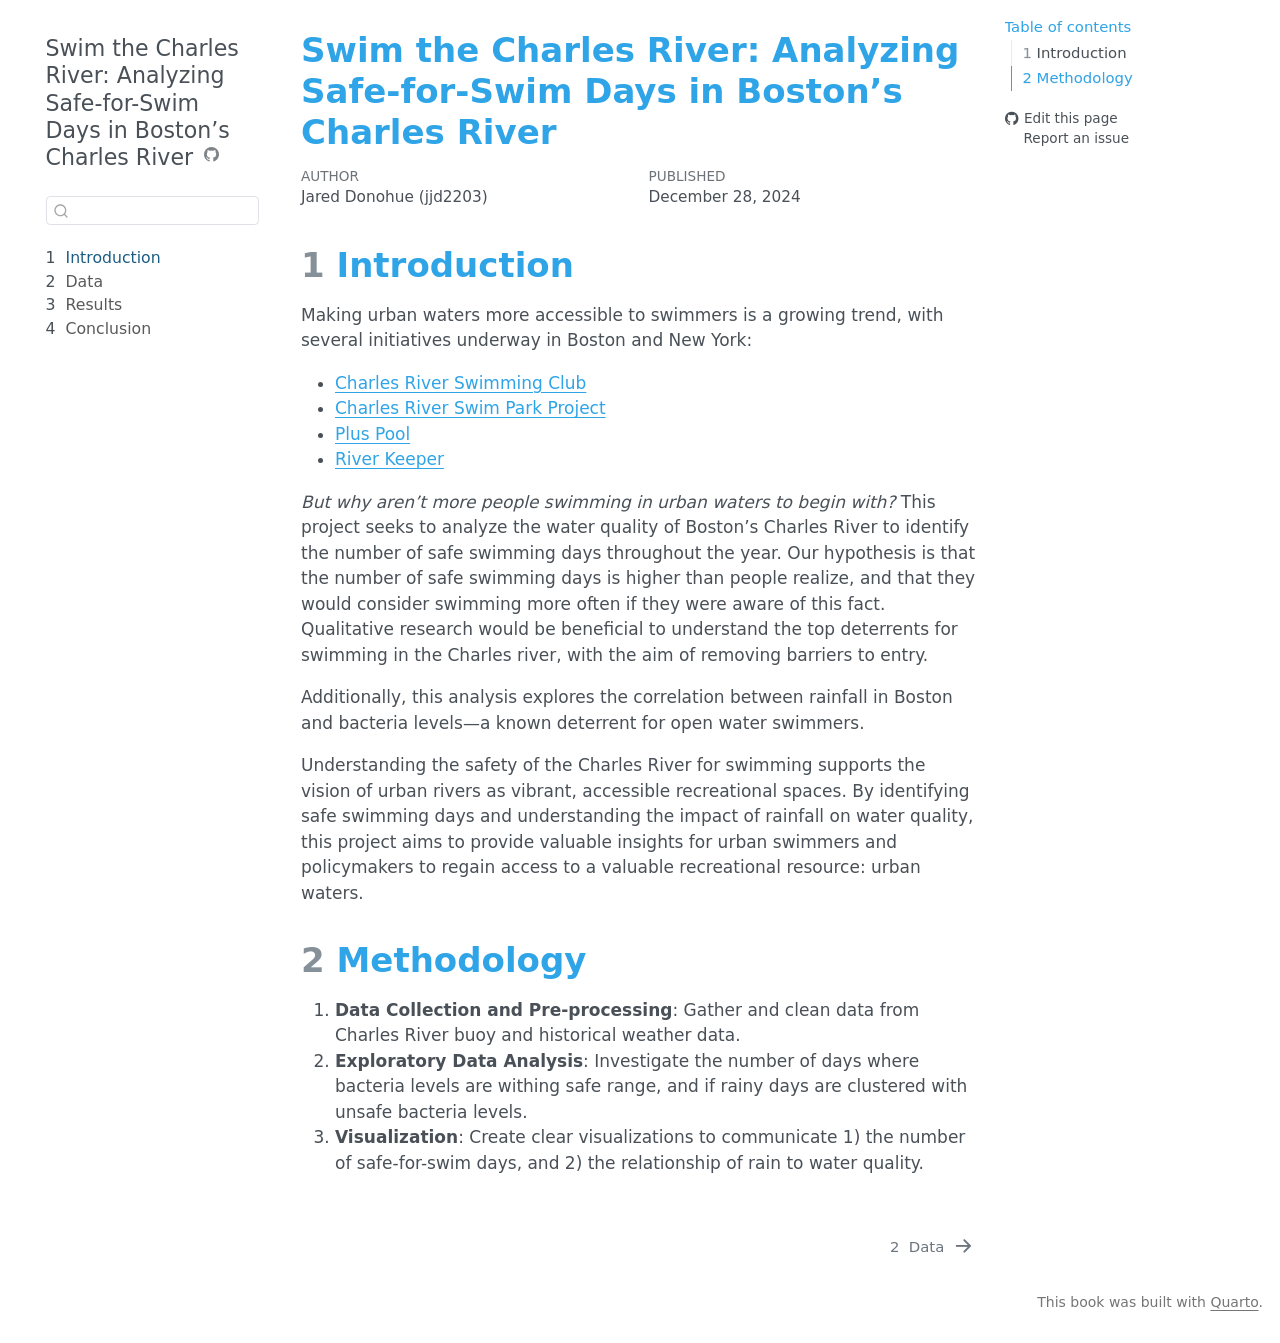
==== docs/index.html @ f3dcf4af "Add exploratory analysis on bacteria, temperature, and precipitation" ====
<!DOCTYPE html>
<html xmlns="http://www.w3.org/1999/xhtml" lang="en" xml:lang="en"><head>

<meta charset="utf-8">
<meta name="generator" content="quarto-1.5.57">

<meta name="viewport" content="width=device-width, initial-scale=1.0, user-scalable=yes">

<meta name="author" content="Jared Donohue (jjd2203)">
<meta name="dcterms.date" content="2024-12-28">

<title>Swim the Charles River: Analyzing Safe-for-Swim Days in Boston’s Charles River</title>
<style>
code{white-space: pre-wrap;}
span.smallcaps{font-variant: small-caps;}
div.columns{display: flex; gap: min(4vw, 1.5em);}
div.column{flex: auto; overflow-x: auto;}
div.hanging-indent{margin-left: 1.5em; text-indent: -1.5em;}
ul.task-list{list-style: none;}
ul.task-list li input[type="checkbox"] {
  width: 0.8em;
  margin: 0 0.8em 0.2em -1em; /* quarto-specific, see https://github.com/quarto-dev/quarto-cli/issues/4556 */ 
  vertical-align: middle;
}
</style>


<script src="site_libs/quarto-nav/quarto-nav.js"></script>
<script src="site_libs/quarto-nav/headroom.min.js"></script>
<script src="site_libs/clipboard/clipboard.min.js"></script>
<script src="site_libs/quarto-search/autocomplete.umd.js"></script>
<script src="site_libs/quarto-search/fuse.min.js"></script>
<script src="site_libs/quarto-search/quarto-search.js"></script>
<meta name="quarto:offset" content="./">
<link href="./data.html" rel="next">
<script src="site_libs/quarto-html/quarto.js"></script>
<script src="site_libs/quarto-html/popper.min.js"></script>
<script src="site_libs/quarto-html/tippy.umd.min.js"></script>
<script src="site_libs/quarto-html/anchor.min.js"></script>
<link href="site_libs/quarto-html/tippy.css" rel="stylesheet">
<link href="site_libs/quarto-html/quarto-syntax-highlighting.css" rel="stylesheet" id="quarto-text-highlighting-styles">
<script src="site_libs/bootstrap/bootstrap.min.js"></script>
<link href="site_libs/bootstrap/bootstrap-icons.css" rel="stylesheet">
<link href="site_libs/bootstrap/bootstrap.min.css" rel="stylesheet" id="quarto-bootstrap" data-mode="light">
<script id="quarto-search-options" type="application/json">{
  "location": "sidebar",
  "copy-button": false,
  "collapse-after": 3,
  "panel-placement": "start",
  "type": "textbox",
  "limit": 50,
  "keyboard-shortcut": [
    "f",
    "/",
    "s"
  ],
  "show-item-context": false,
  "language": {
    "search-no-results-text": "No results",
    "search-matching-documents-text": "matching documents",
    "search-copy-link-title": "Copy link to search",
    "search-hide-matches-text": "Hide additional matches",
    "search-more-match-text": "more match in this document",
    "search-more-matches-text": "more matches in this document",
    "search-clear-button-title": "Clear",
    "search-text-placeholder": "",
    "search-detached-cancel-button-title": "Cancel",
    "search-submit-button-title": "Submit",
    "search-label": "Search"
  }
}</script>


</head>

<body class="nav-sidebar floating">

<div id="quarto-search-results"></div>
  <header id="quarto-header" class="headroom fixed-top">
  <nav class="quarto-secondary-nav">
    <div class="container-fluid d-flex">
      <button type="button" class="quarto-btn-toggle btn" data-bs-toggle="collapse" role="button" data-bs-target=".quarto-sidebar-collapse-item" aria-controls="quarto-sidebar" aria-expanded="false" aria-label="Toggle sidebar navigation" onclick="if (window.quartoToggleHeadroom) { window.quartoToggleHeadroom(); }">
        <i class="bi bi-layout-text-sidebar-reverse"></i>
      </button>
        <nav class="quarto-page-breadcrumbs" aria-label="breadcrumb"><ol class="breadcrumb"><li class="breadcrumb-item"><a href="./index.html"><span class="chapter-number">1</span>&nbsp; <span class="chapter-title">Introduction</span></a></li></ol></nav>
        <a class="flex-grow-1" role="navigation" data-bs-toggle="collapse" data-bs-target=".quarto-sidebar-collapse-item" aria-controls="quarto-sidebar" aria-expanded="false" aria-label="Toggle sidebar navigation" onclick="if (window.quartoToggleHeadroom) { window.quartoToggleHeadroom(); }">      
        </a>
      <button type="button" class="btn quarto-search-button" aria-label="Search" onclick="window.quartoOpenSearch();">
        <i class="bi bi-search"></i>
      </button>
    </div>
  </nav>
</header>
<!-- content -->
<div id="quarto-content" class="quarto-container page-columns page-rows-contents page-layout-article">
<!-- sidebar -->
  <nav id="quarto-sidebar" class="sidebar collapse collapse-horizontal quarto-sidebar-collapse-item sidebar-navigation floating overflow-auto">
    <div class="pt-lg-2 mt-2 text-left sidebar-header">
    <div class="sidebar-title mb-0 py-0">
      <a href="./">Swim the Charles River: Analyzing Safe-for-Swim Days in Boston’s Charles River</a> 
        <div class="sidebar-tools-main">
    <a href="https://github.com/jdonohue44/SwimTheCharlesRiver" title="Source Code" class="quarto-navigation-tool px-1" aria-label="Source Code"><i class="bi bi-github"></i></a>
</div>
    </div>
      </div>
        <div class="mt-2 flex-shrink-0 align-items-center">
        <div class="sidebar-search">
        <div id="quarto-search" class="" title="Search"></div>
        </div>
        </div>
    <div class="sidebar-menu-container"> 
    <ul class="list-unstyled mt-1">
        <li class="sidebar-item">
  <div class="sidebar-item-container"> 
  <a href="./index.html" class="sidebar-item-text sidebar-link active">
 <span class="menu-text"><span class="chapter-number">1</span>&nbsp; <span class="chapter-title">Introduction</span></span></a>
  </div>
</li>
        <li class="sidebar-item">
  <div class="sidebar-item-container"> 
  <a href="./data.html" class="sidebar-item-text sidebar-link">
 <span class="menu-text"><span class="chapter-number">2</span>&nbsp; <span class="chapter-title">Data</span></span></a>
  </div>
</li>
        <li class="sidebar-item">
  <div class="sidebar-item-container"> 
  <a href="./results.html" class="sidebar-item-text sidebar-link">
 <span class="menu-text"><span class="chapter-number">3</span>&nbsp; <span class="chapter-title">Results</span></span></a>
  </div>
</li>
        <li class="sidebar-item">
  <div class="sidebar-item-container"> 
  <a href="./conclusion.html" class="sidebar-item-text sidebar-link">
 <span class="menu-text"><span class="chapter-number">4</span>&nbsp; <span class="chapter-title">Conclusion</span></span></a>
  </div>
</li>
    </ul>
    </div>
</nav>
<div id="quarto-sidebar-glass" class="quarto-sidebar-collapse-item" data-bs-toggle="collapse" data-bs-target=".quarto-sidebar-collapse-item"></div>
<!-- margin-sidebar -->
    <div id="quarto-margin-sidebar" class="sidebar margin-sidebar">
        <nav id="TOC" role="doc-toc" class="toc-active">
    <h2 id="toc-title">Table of contents</h2>
   
  <ul>
  <li><a href="#introduction" id="toc-introduction" class="nav-link active" data-scroll-target="#introduction"><span class="header-section-number">1</span> Introduction</a></li>
  <li><a href="#methodology" id="toc-methodology" class="nav-link" data-scroll-target="#methodology"><span class="header-section-number">2</span> Methodology</a></li>
  </ul>
<div class="toc-actions"><ul><li><a href="https://github.com/jdonohue44/SwimTheCharlesRiver/edit/main/index.qmd" class="toc-action"><i class="bi bi-github"></i>Edit this page</a></li><li><a href="https://github.com/jdonohue44/SwimTheCharlesRiver/issues/new" class="toc-action"><i class="bi empty"></i>Report an issue</a></li></ul></div></nav>
    </div>
<!-- main -->
<main class="content" id="quarto-document-content">

<header id="title-block-header" class="quarto-title-block default">
<div class="quarto-title">
<h1 class="title">Swim the Charles River: Analyzing Safe-for-Swim Days in Boston’s Charles River</h1>
</div>



<div class="quarto-title-meta">

    <div>
    <div class="quarto-title-meta-heading">Author</div>
    <div class="quarto-title-meta-contents">
             <p>Jared Donohue (jjd2203) </p>
          </div>
  </div>
    
    <div>
    <div class="quarto-title-meta-heading">Published</div>
    <div class="quarto-title-meta-contents">
      <p class="date">December 28, 2024</p>
    </div>
  </div>
  
    
  </div>
  


</header>


<section id="introduction" class="level1" data-number="1">
<h1 data-number="1"><span class="header-section-number">1</span> Introduction</h1>
<p>Making urban waters more accessible to swimmers is a growing trend, with several initiatives underway in Boston and New York:</p>
<ul>
<li><a href="https://www.charlesriverswimmingclub.org/">Charles River Swimming Club</a></li>
<li><a href="https://thecharles.org/swim-park-project/">Charles River Swim Park Project</a></li>
<li><a href="https://pluspool.com/pool/design/">Plus Pool</a></li>
<li><a href="https://www.riverkeeper.org/">River Keeper</a></li>
</ul>
<p><em>But why aren’t more people swimming in urban waters to begin with?</em> This project seeks to analyze the water quality of Boston’s Charles River to identify the number of safe swimming days throughout the year. Our hypothesis is that the number of safe swimming days is higher than people realize, and that they would consider swimming more often if they were aware of this fact. Qualitative research would be beneficial to understand the top deterrents for swimming in the Charles river, with the aim of removing barriers to entry.</p>
<p>Additionally, this analysis explores the correlation between rainfall in Boston and bacteria levels—a known deterrent for open water swimmers.</p>
<p>Understanding the safety of the Charles River for swimming supports the vision of urban rivers as vibrant, accessible recreational spaces. By identifying safe swimming days and understanding the impact of rainfall on water quality, this project aims to provide valuable insights for urban swimmers and policymakers to regain access to a valuable recreational resource: urban waters.</p>
</section>
<section id="methodology" class="level1" data-number="2">
<h1 data-number="2"><span class="header-section-number">2</span> Methodology</h1>
<ol type="1">
<li><strong>Data Collection and Pre-processing</strong>: Gather and clean data from Charles River buoy and historical weather data.</li>
<li><strong>Exploratory Data Analysis</strong>: Investigate the number of days where bacteria levels are withing safe range, and if rainy days are clustered with unsafe bacteria levels.</li>
<li><strong>Visualization</strong>: Create clear visualizations to communicate 1) the number of safe-for-swim days, and 2) the relationship of rain to water quality.</li>
</ol>


</section>

</main> <!-- /main -->
<script id="quarto-html-after-body" type="application/javascript">
window.document.addEventListener("DOMContentLoaded", function (event) {
  const toggleBodyColorMode = (bsSheetEl) => {
    const mode = bsSheetEl.getAttribute("data-mode");
    const bodyEl = window.document.querySelector("body");
    if (mode === "dark") {
      bodyEl.classList.add("quarto-dark");
      bodyEl.classList.remove("quarto-light");
    } else {
      bodyEl.classList.add("quarto-light");
      bodyEl.classList.remove("quarto-dark");
    }
  }
  const toggleBodyColorPrimary = () => {
    const bsSheetEl = window.document.querySelector("link#quarto-bootstrap");
    if (bsSheetEl) {
      toggleBodyColorMode(bsSheetEl);
    }
  }
  toggleBodyColorPrimary();  
  const icon = "";
  const anchorJS = new window.AnchorJS();
  anchorJS.options = {
    placement: 'right',
    icon: icon
  };
  anchorJS.add('.anchored');
  const isCodeAnnotation = (el) => {
    for (const clz of el.classList) {
      if (clz.startsWith('code-annotation-')) {                     
        return true;
      }
    }
    return false;
  }
  const onCopySuccess = function(e) {
    // button target
    const button = e.trigger;
    // don't keep focus
    button.blur();
    // flash "checked"
    button.classList.add('code-copy-button-checked');
    var currentTitle = button.getAttribute("title");
    button.setAttribute("title", "Copied!");
    let tooltip;
    if (window.bootstrap) {
      button.setAttribute("data-bs-toggle", "tooltip");
      button.setAttribute("data-bs-placement", "left");
      button.setAttribute("data-bs-title", "Copied!");
      tooltip = new bootstrap.Tooltip(button, 
        { trigger: "manual", 
          customClass: "code-copy-button-tooltip",
          offset: [0, -8]});
      tooltip.show();    
    }
    setTimeout(function() {
      if (tooltip) {
        tooltip.hide();
        button.removeAttribute("data-bs-title");
        button.removeAttribute("data-bs-toggle");
        button.removeAttribute("data-bs-placement");
      }
      button.setAttribute("title", currentTitle);
      button.classList.remove('code-copy-button-checked');
    }, 1000);
    // clear code selection
    e.clearSelection();
  }
  const getTextToCopy = function(trigger) {
      const codeEl = trigger.previousElementSibling.cloneNode(true);
      for (const childEl of codeEl.children) {
        if (isCodeAnnotation(childEl)) {
          childEl.remove();
        }
      }
      return codeEl.innerText;
  }
  const clipboard = new window.ClipboardJS('.code-copy-button:not([data-in-quarto-modal])', {
    text: getTextToCopy
  });
  clipboard.on('success', onCopySuccess);
  if (window.document.getElementById('quarto-embedded-source-code-modal')) {
    // For code content inside modals, clipBoardJS needs to be initialized with a container option
    // TODO: Check when it could be a function (https://github.com/zenorocha/clipboard.js/issues/860)
    const clipboardModal = new window.ClipboardJS('.code-copy-button[data-in-quarto-modal]', {
      text: getTextToCopy,
      container: window.document.getElementById('quarto-embedded-source-code-modal')
    });
    clipboardModal.on('success', onCopySuccess);
  }
    var localhostRegex = new RegExp(/^(?:http|https):\/\/localhost\:?[0-9]*\//);
    var mailtoRegex = new RegExp(/^mailto:/);
      var filterRegex = new RegExp('/' + window.location.host + '/');
    var isInternal = (href) => {
        return filterRegex.test(href) || localhostRegex.test(href) || mailtoRegex.test(href);
    }
    // Inspect non-navigation links and adorn them if external
 	var links = window.document.querySelectorAll('a[href]:not(.nav-link):not(.navbar-brand):not(.toc-action):not(.sidebar-link):not(.sidebar-item-toggle):not(.pagination-link):not(.no-external):not([aria-hidden]):not(.dropdown-item):not(.quarto-navigation-tool):not(.about-link)');
    for (var i=0; i<links.length; i++) {
      const link = links[i];
      if (!isInternal(link.href)) {
        // undo the damage that might have been done by quarto-nav.js in the case of
        // links that we want to consider external
        if (link.dataset.originalHref !== undefined) {
          link.href = link.dataset.originalHref;
        }
      }
    }
  function tippyHover(el, contentFn, onTriggerFn, onUntriggerFn) {
    const config = {
      allowHTML: true,
      maxWidth: 500,
      delay: 100,
      arrow: false,
      appendTo: function(el) {
          return el.parentElement;
      },
      interactive: true,
      interactiveBorder: 10,
      theme: 'quarto',
      placement: 'bottom-start',
    };
    if (contentFn) {
      config.content = contentFn;
    }
    if (onTriggerFn) {
      config.onTrigger = onTriggerFn;
    }
    if (onUntriggerFn) {
      config.onUntrigger = onUntriggerFn;
    }
    window.tippy(el, config); 
  }
  const noterefs = window.document.querySelectorAll('a[role="doc-noteref"]');
  for (var i=0; i<noterefs.length; i++) {
    const ref = noterefs[i];
    tippyHover(ref, function() {
      // use id or data attribute instead here
      let href = ref.getAttribute('data-footnote-href') || ref.getAttribute('href');
      try { href = new URL(href).hash; } catch {}
      const id = href.replace(/^#\/?/, "");
      const note = window.document.getElementById(id);
      if (note) {
        return note.innerHTML;
      } else {
        return "";
      }
    });
  }
  const xrefs = window.document.querySelectorAll('a.quarto-xref');
  const processXRef = (id, note) => {
    // Strip column container classes
    const stripColumnClz = (el) => {
      el.classList.remove("page-full", "page-columns");
      if (el.children) {
        for (const child of el.children) {
          stripColumnClz(child);
        }
      }
    }
    stripColumnClz(note)
    if (id === null || id.startsWith('sec-')) {
      // Special case sections, only their first couple elements
      const container = document.createElement("div");
      if (note.children && note.children.length > 2) {
        container.appendChild(note.children[0].cloneNode(true));
        for (let i = 1; i < note.children.length; i++) {
          const child = note.children[i];
          if (child.tagName === "P" && child.innerText === "") {
            continue;
          } else {
            container.appendChild(child.cloneNode(true));
            break;
          }
        }
        if (window.Quarto?.typesetMath) {
          window.Quarto.typesetMath(container);
        }
        return container.innerHTML
      } else {
        if (window.Quarto?.typesetMath) {
          window.Quarto.typesetMath(note);
        }
        return note.innerHTML;
      }
    } else {
      // Remove any anchor links if they are present
      const anchorLink = note.querySelector('a.anchorjs-link');
      if (anchorLink) {
        anchorLink.remove();
      }
      if (window.Quarto?.typesetMath) {
        window.Quarto.typesetMath(note);
      }
      // TODO in 1.5, we should make sure this works without a callout special case
      if (note.classList.contains("callout")) {
        return note.outerHTML;
      } else {
        return note.innerHTML;
      }
    }
  }
  for (var i=0; i<xrefs.length; i++) {
    const xref = xrefs[i];
    tippyHover(xref, undefined, function(instance) {
      instance.disable();
      let url = xref.getAttribute('href');
      let hash = undefined; 
      if (url.startsWith('#')) {
        hash = url;
      } else {
        try { hash = new URL(url).hash; } catch {}
      }
      if (hash) {
        const id = hash.replace(/^#\/?/, "");
        const note = window.document.getElementById(id);
        if (note !== null) {
          try {
            const html = processXRef(id, note.cloneNode(true));
            instance.setContent(html);
          } finally {
            instance.enable();
            instance.show();
          }
        } else {
          // See if we can fetch this
          fetch(url.split('#')[0])
          .then(res => res.text())
          .then(html => {
            const parser = new DOMParser();
            const htmlDoc = parser.parseFromString(html, "text/html");
            const note = htmlDoc.getElementById(id);
            if (note !== null) {
              const html = processXRef(id, note);
              instance.setContent(html);
            } 
          }).finally(() => {
            instance.enable();
            instance.show();
          });
        }
      } else {
        // See if we can fetch a full url (with no hash to target)
        // This is a special case and we should probably do some content thinning / targeting
        fetch(url)
        .then(res => res.text())
        .then(html => {
          const parser = new DOMParser();
          const htmlDoc = parser.parseFromString(html, "text/html");
          const note = htmlDoc.querySelector('main.content');
          if (note !== null) {
            // This should only happen for chapter cross references
            // (since there is no id in the URL)
            // remove the first header
            if (note.children.length > 0 && note.children[0].tagName === "HEADER") {
              note.children[0].remove();
            }
            const html = processXRef(null, note);
            instance.setContent(html);
          } 
        }).finally(() => {
          instance.enable();
          instance.show();
        });
      }
    }, function(instance) {
    });
  }
      let selectedAnnoteEl;
      const selectorForAnnotation = ( cell, annotation) => {
        let cellAttr = 'data-code-cell="' + cell + '"';
        let lineAttr = 'data-code-annotation="' +  annotation + '"';
        const selector = 'span[' + cellAttr + '][' + lineAttr + ']';
        return selector;
      }
      const selectCodeLines = (annoteEl) => {
        const doc = window.document;
        const targetCell = annoteEl.getAttribute("data-target-cell");
        const targetAnnotation = annoteEl.getAttribute("data-target-annotation");
        const annoteSpan = window.document.querySelector(selectorForAnnotation(targetCell, targetAnnotation));
        const lines = annoteSpan.getAttribute("data-code-lines").split(",");
        const lineIds = lines.map((line) => {
          return targetCell + "-" + line;
        })
        let top = null;
        let height = null;
        let parent = null;
        if (lineIds.length > 0) {
            //compute the position of the single el (top and bottom and make a div)
            const el = window.document.getElementById(lineIds[0]);
            top = el.offsetTop;
            height = el.offsetHeight;
            parent = el.parentElement.parentElement;
          if (lineIds.length > 1) {
            const lastEl = window.document.getElementById(lineIds[lineIds.length - 1]);
            const bottom = lastEl.offsetTop + lastEl.offsetHeight;
            height = bottom - top;
          }
          if (top !== null && height !== null && parent !== null) {
            // cook up a div (if necessary) and position it 
            let div = window.document.getElementById("code-annotation-line-highlight");
            if (div === null) {
              div = window.document.createElement("div");
              div.setAttribute("id", "code-annotation-line-highlight");
              div.style.position = 'absolute';
              parent.appendChild(div);
            }
            div.style.top = top - 2 + "px";
            div.style.height = height + 4 + "px";
            div.style.left = 0;
            let gutterDiv = window.document.getElementById("code-annotation-line-highlight-gutter");
            if (gutterDiv === null) {
              gutterDiv = window.document.createElement("div");
              gutterDiv.setAttribute("id", "code-annotation-line-highlight-gutter");
              gutterDiv.style.position = 'absolute';
              const codeCell = window.document.getElementById(targetCell);
              const gutter = codeCell.querySelector('.code-annotation-gutter');
              gutter.appendChild(gutterDiv);
            }
            gutterDiv.style.top = top - 2 + "px";
            gutterDiv.style.height = height + 4 + "px";
          }
          selectedAnnoteEl = annoteEl;
        }
      };
      const unselectCodeLines = () => {
        const elementsIds = ["code-annotation-line-highlight", "code-annotation-line-highlight-gutter"];
        elementsIds.forEach((elId) => {
          const div = window.document.getElementById(elId);
          if (div) {
            div.remove();
          }
        });
        selectedAnnoteEl = undefined;
      };
        // Handle positioning of the toggle
    window.addEventListener(
      "resize",
      throttle(() => {
        elRect = undefined;
        if (selectedAnnoteEl) {
          selectCodeLines(selectedAnnoteEl);
        }
      }, 10)
    );
    function throttle(fn, ms) {
    let throttle = false;
    let timer;
      return (...args) => {
        if(!throttle) { // first call gets through
            fn.apply(this, args);
            throttle = true;
        } else { // all the others get throttled
            if(timer) clearTimeout(timer); // cancel #2
            timer = setTimeout(() => {
              fn.apply(this, args);
              timer = throttle = false;
            }, ms);
        }
      };
    }
      // Attach click handler to the DT
      const annoteDls = window.document.querySelectorAll('dt[data-target-cell]');
      for (const annoteDlNode of annoteDls) {
        annoteDlNode.addEventListener('click', (event) => {
          const clickedEl = event.target;
          if (clickedEl !== selectedAnnoteEl) {
            unselectCodeLines();
            const activeEl = window.document.querySelector('dt[data-target-cell].code-annotation-active');
            if (activeEl) {
              activeEl.classList.remove('code-annotation-active');
            }
            selectCodeLines(clickedEl);
            clickedEl.classList.add('code-annotation-active');
          } else {
            // Unselect the line
            unselectCodeLines();
            clickedEl.classList.remove('code-annotation-active');
          }
        });
      }
  const findCites = (el) => {
    const parentEl = el.parentElement;
    if (parentEl) {
      const cites = parentEl.dataset.cites;
      if (cites) {
        return {
          el,
          cites: cites.split(' ')
        };
      } else {
        return findCites(el.parentElement)
      }
    } else {
      return undefined;
    }
  };
  var bibliorefs = window.document.querySelectorAll('a[role="doc-biblioref"]');
  for (var i=0; i<bibliorefs.length; i++) {
    const ref = bibliorefs[i];
    const citeInfo = findCites(ref);
    if (citeInfo) {
      tippyHover(citeInfo.el, function() {
        var popup = window.document.createElement('div');
        citeInfo.cites.forEach(function(cite) {
          var citeDiv = window.document.createElement('div');
          citeDiv.classList.add('hanging-indent');
          citeDiv.classList.add('csl-entry');
          var biblioDiv = window.document.getElementById('ref-' + cite);
          if (biblioDiv) {
            citeDiv.innerHTML = biblioDiv.innerHTML;
          }
          popup.appendChild(citeDiv);
        });
        return popup.innerHTML;
      });
    }
  }
});
</script>
<nav class="page-navigation">
  <div class="nav-page nav-page-previous">
  </div>
  <div class="nav-page nav-page-next">
      <a href="./data.html" class="pagination-link" aria-label="Data">
        <span class="nav-page-text"><span class="chapter-number">2</span>&nbsp; <span class="chapter-title">Data</span></span> <i class="bi bi-arrow-right-short"></i>
      </a>
  </div>
</nav>
</div> <!-- /content -->
<footer class="footer">
  <div class="nav-footer">
    <div class="nav-footer-left">
      &nbsp;
    </div>   
    <div class="nav-footer-center">
      &nbsp;
    <div class="toc-actions d-sm-block d-md-none"><ul><li><a href="https://github.com/jdonohue44/SwimTheCharlesRiver/edit/main/index.qmd" class="toc-action"><i class="bi bi-github"></i>Edit this page</a></li><li><a href="https://github.com/jdonohue44/SwimTheCharlesRiver/issues/new" class="toc-action"><i class="bi empty"></i>Report an issue</a></li></ul></div></div>
    <div class="nav-footer-right">
<p>This book was built with <a href="https://quarto.org/">Quarto</a>.</p>
</div>
  </div>
</footer>




</body></html>
---- docs/site_libs/quarto-html/tippy.css ----
.tippy-box[data-animation=fade][data-state=hidden]{opacity:0}[data-tippy-root]{max-width:calc(100vw - 10px)}.tippy-box{position:relative;background-color:#333;color:#fff;border-radius:4px;font-size:14px;line-height:1.4;white-space:normal;outline:0;transition-property:transform,visibility,opacity}.tippy-box[data-placement^=top]>.tippy-arrow{bottom:0}.tippy-box[data-placement^=top]>.tippy-arrow:before{bottom:-7px;left:0;border-width:8px 8px 0;border-top-color:initial;transform-origin:center top}.tippy-box[data-placement^=bottom]>.tippy-arrow{top:0}.tippy-box[data-placement^=bottom]>.tippy-arrow:before{top:-7px;left:0;border-width:0 8px 8px;border-bottom-color:initial;transform-origin:center bottom}.tippy-box[data-placement^=left]>.tippy-arrow{right:0}.tippy-box[data-placement^=left]>.tippy-arrow:before{border-width:8px 0 8px 8px;border-left-color:initial;right:-7px;transform-origin:center left}.tippy-box[data-placement^=right]>.tippy-arrow{left:0}.tippy-box[data-placement^=right]>.tippy-arrow:before{left:-7px;border-width:8px 8px 8px 0;border-right-color:initial;transform-origin:center right}.tippy-box[data-inertia][data-state=visible]{transition-timing-function:cubic-bezier(.54,1.5,.38,1.11)}.tippy-arrow{width:16px;height:16px;color:#333}.tippy-arrow:before{content:"";position:absolute;border-color:transparent;border-style:solid}.tippy-content{position:relative;padding:5px 9px;z-index:1}
---- docs/site_libs/quarto-html/quarto-syntax-highlighting.css ----
/* quarto syntax highlight colors */
:root {
  --quarto-hl-ot-color: #003B4F;
  --quarto-hl-at-color: #657422;
  --quarto-hl-ss-color: #20794D;
  --quarto-hl-an-color: #5E5E5E;
  --quarto-hl-fu-color: #4758AB;
  --quarto-hl-st-color: #20794D;
  --quarto-hl-cf-color: #003B4F;
  --quarto-hl-op-color: #5E5E5E;
  --quarto-hl-er-color: #AD0000;
  --quarto-hl-bn-color: #AD0000;
  --quarto-hl-al-color: #AD0000;
  --quarto-hl-va-color: #111111;
  --quarto-hl-bu-color: inherit;
  --quarto-hl-ex-color: inherit;
  --quarto-hl-pp-color: #AD0000;
  --quarto-hl-in-color: #5E5E5E;
  --quarto-hl-vs-color: #20794D;
  --quarto-hl-wa-color: #5E5E5E;
  --quarto-hl-do-color: #5E5E5E;
  --quarto-hl-im-color: #00769E;
  --quarto-hl-ch-color: #20794D;
  --quarto-hl-dt-color: #AD0000;
  --quarto-hl-fl-color: #AD0000;
  --quarto-hl-co-color: #5E5E5E;
  --quarto-hl-cv-color: #5E5E5E;
  --quarto-hl-cn-color: #8f5902;
  --quarto-hl-sc-color: #5E5E5E;
  --quarto-hl-dv-color: #AD0000;
  --quarto-hl-kw-color: #003B4F;
}

/* other quarto variables */
:root {
  --quarto-font-monospace: SFMono-Regular, Menlo, Monaco, Consolas, "Liberation Mono", "Courier New", monospace;
}

pre > code.sourceCode > span {
  color: #003B4F;
}

code span {
  color: #003B4F;
}

code.sourceCode > span {
  color: #003B4F;
}

div.sourceCode,
div.sourceCode pre.sourceCode {
  color: #003B4F;
}

code span.ot {
  color: #003B4F;
  font-style: inherit;
}

code span.at {
  color: #657422;
  font-style: inherit;
}

code span.ss {
  color: #20794D;
  font-style: inherit;
}

code span.an {
  color: #5E5E5E;
  font-style: inherit;
}

code span.fu {
  color: #4758AB;
  font-style: inherit;
}

code span.st {
  color: #20794D;
  font-style: inherit;
}

code span.cf {
  color: #003B4F;
  font-weight: bold;
  font-style: inherit;
}

code span.op {
  color: #5E5E5E;
  font-style: inherit;
}

code span.er {
  color: #AD0000;
  font-style: inherit;
}

code span.bn {
  color: #AD0000;
  font-style: inherit;
}

code span.al {
  color: #AD0000;
  font-style: inherit;
}

code span.va {
  color: #111111;
  font-style: inherit;
}

code span.bu {
  font-style: inherit;
}

code span.ex {
  font-style: inherit;
}

code span.pp {
  color: #AD0000;
  font-style: inherit;
}

code span.in {
  color: #5E5E5E;
  font-style: inherit;
}

code span.vs {
  color: #20794D;
  font-style: inherit;
}

code span.wa {
  color: #5E5E5E;
  font-style: italic;
}

code span.do {
  color: #5E5E5E;
  font-style: italic;
}

code span.im {
  color: #00769E;
  font-style: inherit;
}

code span.ch {
  color: #20794D;
  font-style: inherit;
}

code span.dt {
  color: #AD0000;
  font-style: inherit;
}

code span.fl {
  color: #AD0000;
  font-style: inherit;
}

code span.co {
  color: #5E5E5E;
  font-style: inherit;
}

code span.cv {
  color: #5E5E5E;
  font-style: italic;
}

code span.cn {
  color: #8f5902;
  font-style: inherit;
}

code span.sc {
  color: #5E5E5E;
  font-style: inherit;
}

code span.dv {
  color: #AD0000;
  font-style: inherit;
}

code span.kw {
  color: #003B4F;
  font-weight: bold;
  font-style: inherit;
}

.prevent-inlining {
  content: "</";
}

/*# sourceMappingURL=debc5d5d77c3f9108843748ff7464032.css.map */
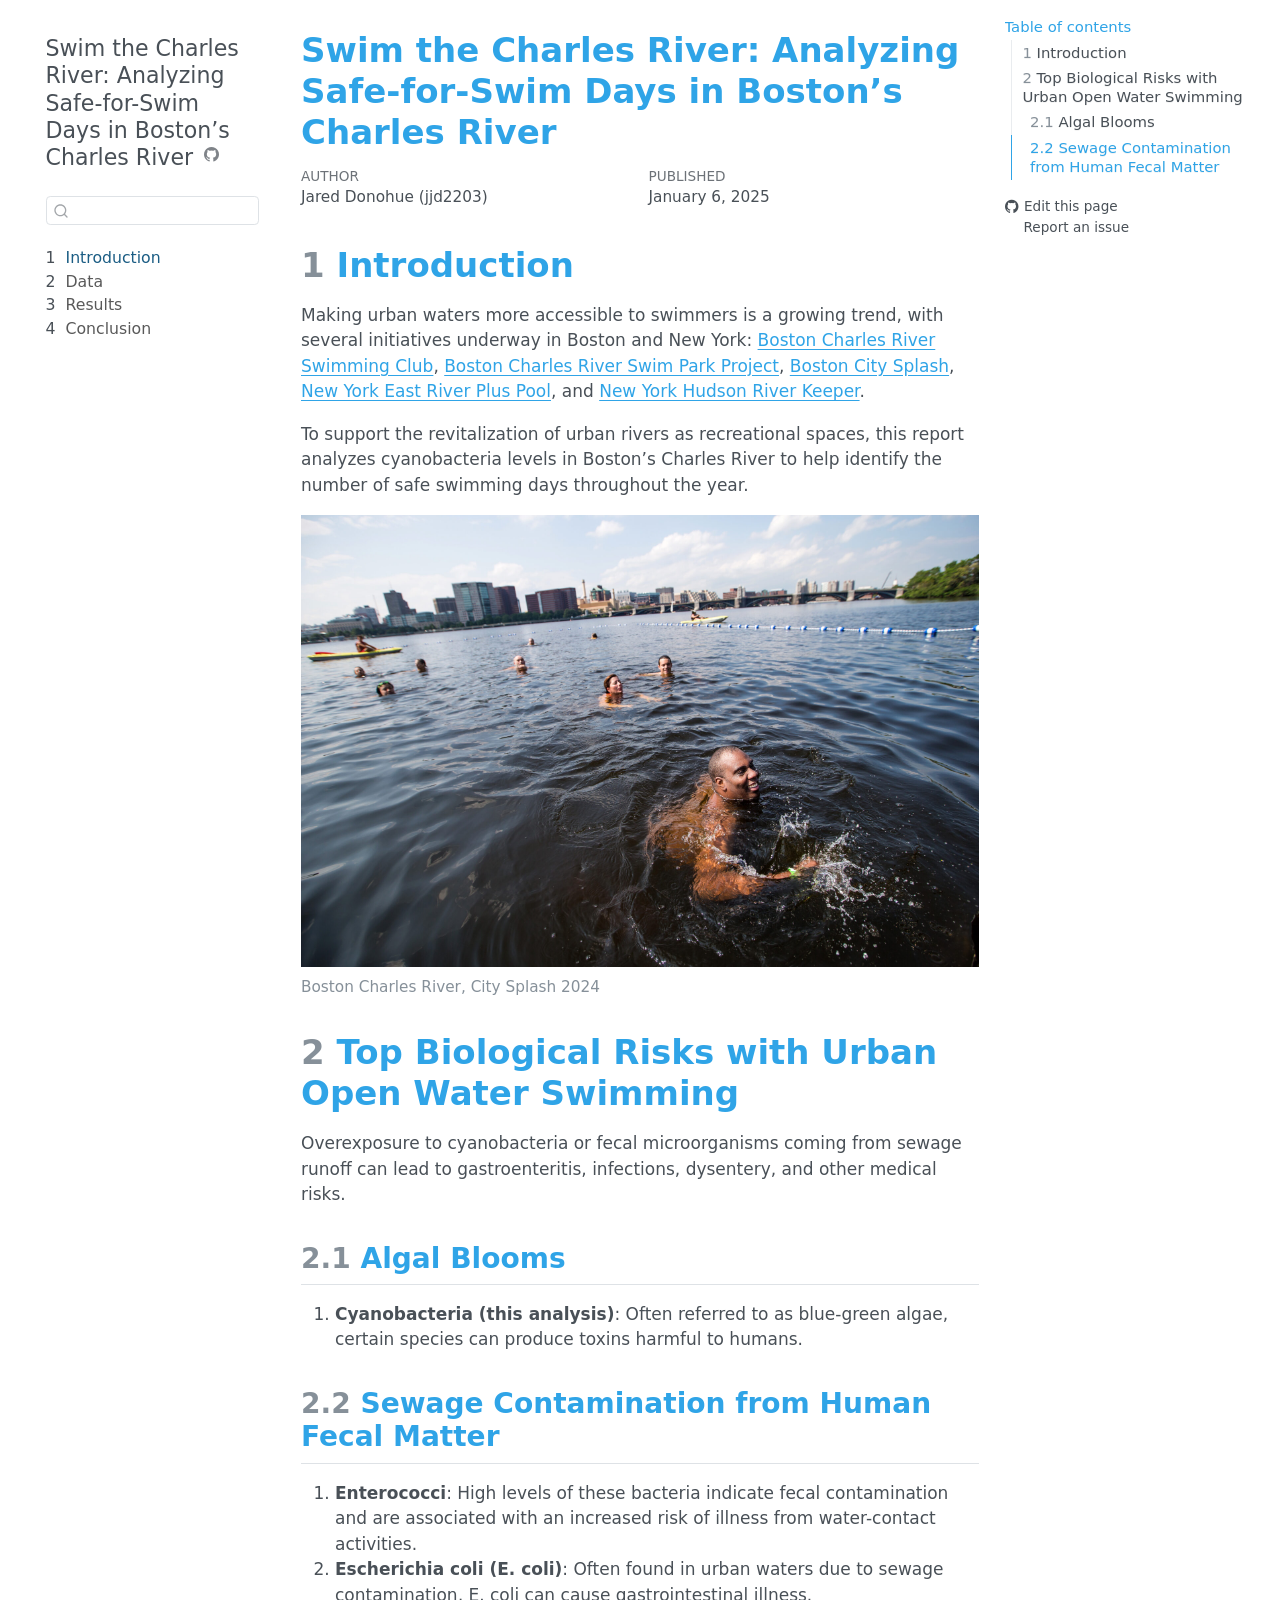
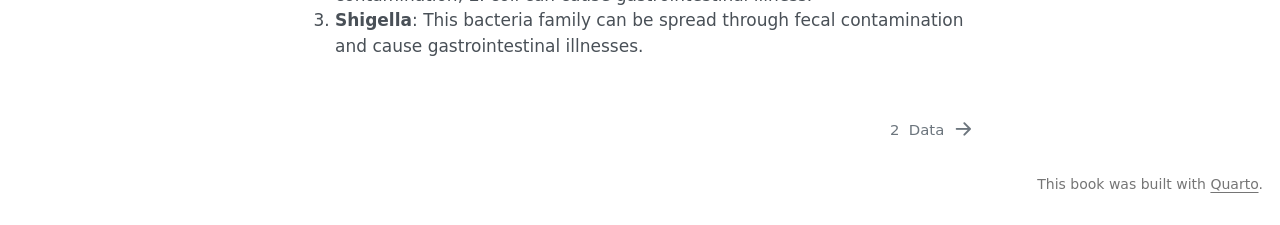
==== commit c6c8414a: "Add images and more background on biological risks" ====
--- a/docs/index.html
+++ b/docs/index.html
@@ -7,7 +7,7 @@
 <meta name="viewport" content="width=device-width, initial-scale=1.0, user-scalable=yes">
 
 <meta name="author" content="Jared Donohue (jjd2203)">
-<meta name="dcterms.date" content="2024-12-28">
+<meta name="dcterms.date" content="2025-01-06">
 
 <title>Swim the Charles River: Analyzing Safe-for-Swim Days in Boston’s Charles River</title>
 <style>
@@ -145,7 +145,11 @@
    
   <ul>
   <li><a href="#introduction" id="toc-introduction" class="nav-link active" data-scroll-target="#introduction"><span class="header-section-number">1</span> Introduction</a></li>
-  <li><a href="#methodology" id="toc-methodology" class="nav-link" data-scroll-target="#methodology"><span class="header-section-number">2</span> Methodology</a></li>
+  <li><a href="#top-biological-risks-with-urban-open-water-swimming" id="toc-top-biological-risks-with-urban-open-water-swimming" class="nav-link" data-scroll-target="#top-biological-risks-with-urban-open-water-swimming"><span class="header-section-number">2</span> Top Biological Risks with Urban Open Water Swimming</a>
+  <ul class="collapse">
+  <li><a href="#algal-blooms" id="toc-algal-blooms" class="nav-link" data-scroll-target="#algal-blooms"><span class="header-section-number">2.1</span> Algal Blooms</a></li>
+  <li><a href="#sewage-contamination-from-human-fecal-matter" id="toc-sewage-contamination-from-human-fecal-matter" class="nav-link" data-scroll-target="#sewage-contamination-from-human-fecal-matter"><span class="header-section-number">2.2</span> Sewage Contamination from Human Fecal Matter</a></li>
+  </ul></li>
   </ul>
 <div class="toc-actions"><ul><li><a href="https://github.com/jdonohue44/SwimTheCharlesRiver/edit/main/index.qmd" class="toc-action"><i class="bi bi-github"></i>Edit this page</a></li><li><a href="https://github.com/jdonohue44/SwimTheCharlesRiver/issues/new" class="toc-action"><i class="bi empty"></i>Report an issue</a></li></ul></div></nav>
     </div>
@@ -171,7 +175,7 @@
     <div>
     <div class="quarto-title-meta-heading">Published</div>
     <div class="quarto-title-meta-contents">
-      <p class="date">December 28, 2024</p>
+      <p class="date">January 6, 2025</p>
     </div>
   </div>
   
@@ -185,26 +189,34 @@
 
 <section id="introduction" class="level1" data-number="1">
 <h1 data-number="1"><span class="header-section-number">1</span> Introduction</h1>
-<p>Making urban waters more accessible to swimmers is a growing trend, with several initiatives underway in Boston and New York:</p>
-<ul>
-<li><a href="https://www.charlesriverswimmingclub.org/">Charles River Swimming Club</a></li>
-<li><a href="https://thecharles.org/swim-park-project/">Charles River Swim Park Project</a></li>
-<li><a href="https://pluspool.com/pool/design/">Plus Pool</a></li>
-<li><a href="https://www.riverkeeper.org/">River Keeper</a></li>
-</ul>
-<p><em>But why aren’t more people swimming in urban waters to begin with?</em> This project seeks to analyze the water quality of Boston’s Charles River to identify the number of safe swimming days throughout the year. Our hypothesis is that the number of safe swimming days is higher than people realize, and that they would consider swimming more often if they were aware of this fact. Qualitative research would be beneficial to understand the top deterrents for swimming in the Charles river, with the aim of removing barriers to entry.</p>
-<p>Additionally, this analysis explores the correlation between rainfall in Boston and bacteria levels—a known deterrent for open water swimmers.</p>
-<p>Understanding the safety of the Charles River for swimming supports the vision of urban rivers as vibrant, accessible recreational spaces. By identifying safe swimming days and understanding the impact of rainfall on water quality, this project aims to provide valuable insights for urban swimmers and policymakers to regain access to a valuable recreational resource: urban waters.</p>
+<p>Making urban waters more accessible to swimmers is a growing trend, with several initiatives underway in Boston and New York: <a href="https://www.charlesriverswimmingclub.org/">Boston Charles River Swimming Club</a>, <a href="https://thecharles.org/swim-park-project/">Boston Charles River Swim Park Project</a>, <a href="https://thecharles.org/city-splash/">Boston City Splash</a>, <a href="https://pluspool.com/pool/design/">New York East River Plus Pool</a>, and <a href="https://www.riverkeeper.org/">New York Hudson River Keeper</a>.</p>
+<p>To support the revitalization of urban rivers as recreational spaces, this report analyzes cyanobacteria levels in Boston’s Charles River to help identify the number of safe swimming days throughout the year.</p>
+<div class="quarto-figure quarto-figure-center">
+<figure class="figure">
+<p><img src="./img/citysplash2024.jpg" class="img-fluid figure-img" style="width:100.0%"></p>
+<figcaption>Boston Charles River, City Splash 2024</figcaption>
+</figure>
+</div>
 </section>
-<section id="methodology" class="level1" data-number="2">
-<h1 data-number="2"><span class="header-section-number">2</span> Methodology</h1>
+<section id="top-biological-risks-with-urban-open-water-swimming" class="level1" data-number="2">
+<h1 data-number="2"><span class="header-section-number">2</span> Top Biological Risks with Urban Open Water Swimming</h1>
+<p>Overexposure to cyanobacteria or fecal microorganisms coming from sewage runoff can lead to gastroenteritis, infections, dysentery, and other medical risks.</p>
+<section id="algal-blooms" class="level2" data-number="2.1">
+<h2 data-number="2.1" class="anchored" data-anchor-id="algal-blooms"><span class="header-section-number">2.1</span> Algal Blooms</h2>
 <ol type="1">
-<li><strong>Data Collection and Pre-processing</strong>: Gather and clean data from Charles River buoy and historical weather data.</li>
-<li><strong>Exploratory Data Analysis</strong>: Investigate the number of days where bacteria levels are withing safe range, and if rainy days are clustered with unsafe bacteria levels.</li>
-<li><strong>Visualization</strong>: Create clear visualizations to communicate 1) the number of safe-for-swim days, and 2) the relationship of rain to water quality.</li>
+<li><strong>Cyanobacteria (this analysis)</strong>: Often referred to as blue-green algae, certain species can produce toxins harmful to humans.</li>
 </ol>
-
-
+</section>
+<section id="sewage-contamination-from-human-fecal-matter" class="level2" data-number="2.2">
+<h2 data-number="2.2" class="anchored" data-anchor-id="sewage-contamination-from-human-fecal-matter"><span class="header-section-number">2.2</span> Sewage Contamination from Human Fecal Matter</h2>
+<ol type="1">
+<li><strong>Enterococci</strong>: High levels of these bacteria indicate fecal contamination and are associated with an increased risk of illness from water-contact activities.</li>
+<li><strong>Escherichia coli (E. coli)</strong>: Often found in urban waters due to sewage contamination, E. coli can cause gastrointestinal illness.</li>
+<li><strong>Shigella</strong>: This bacteria family can be spread through fecal contamination and cause gastrointestinal illnesses.</li>
+</ol>
+
+
+</section>
 </section>
 
 </main> <!-- /main -->
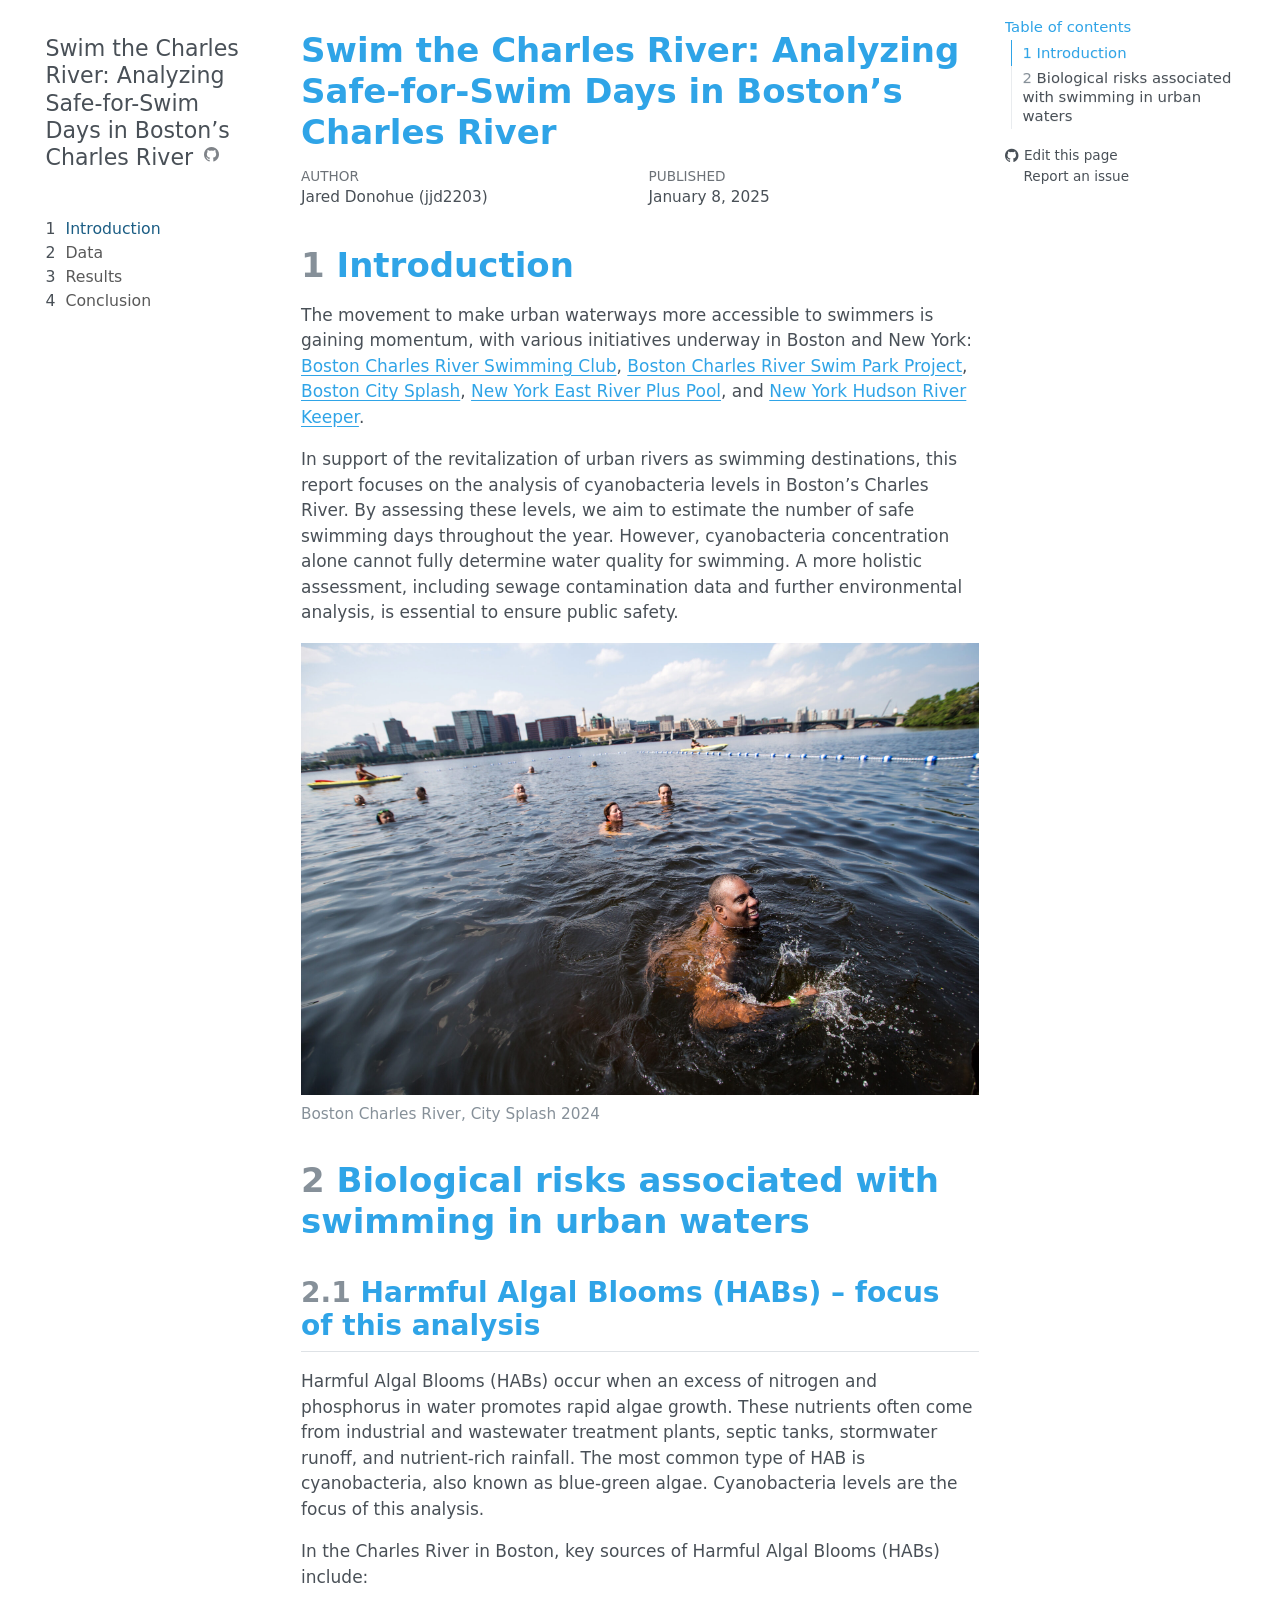
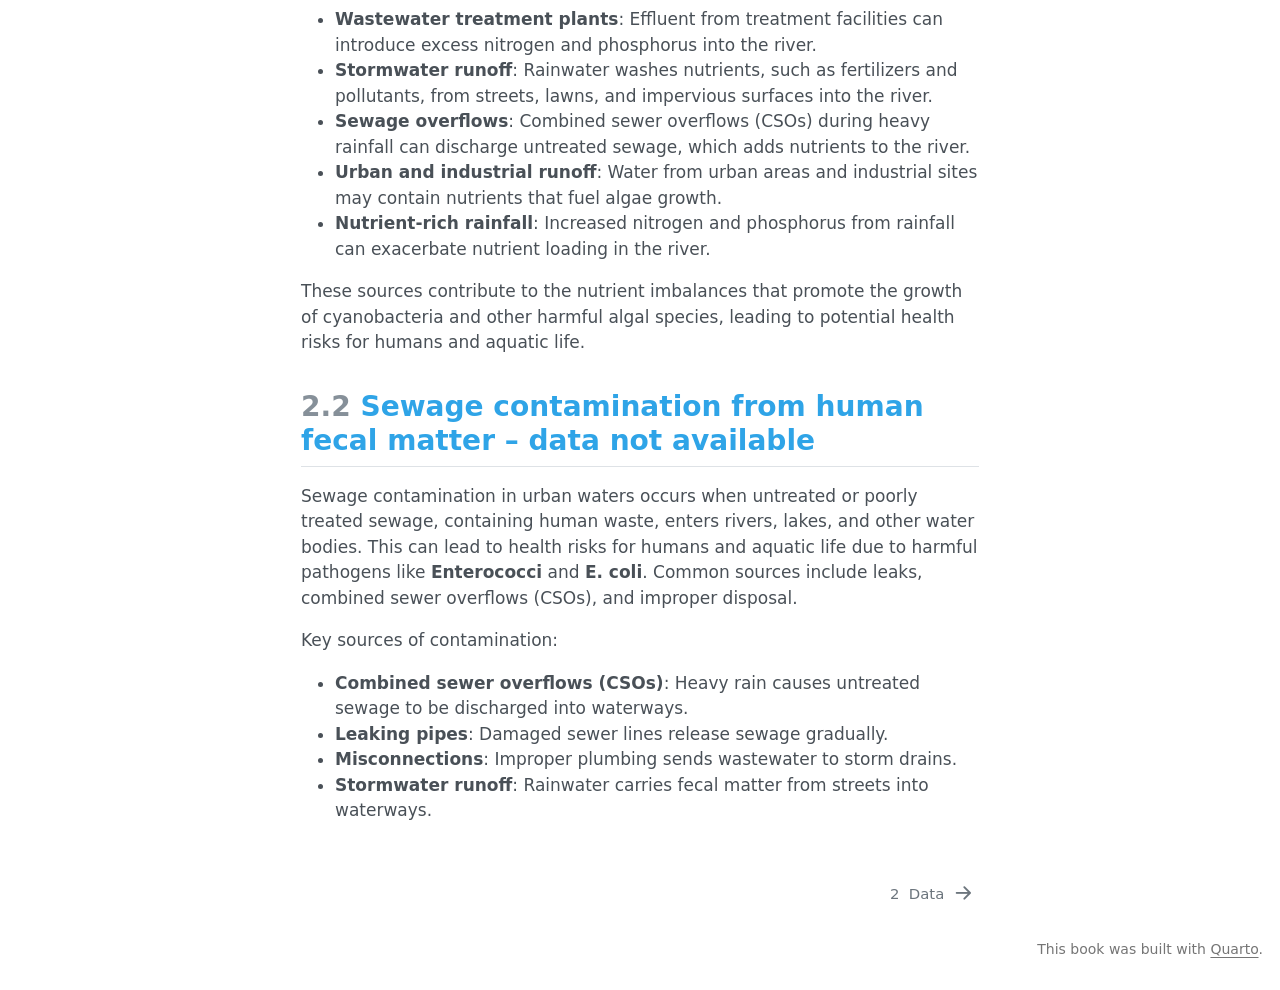
==== commit db31c8e0: "Add basic correlations to Results.qmd" ====
--- a/docs/index.html
+++ b/docs/index.html
@@ -2,12 +2,12 @@
 <html xmlns="http://www.w3.org/1999/xhtml" lang="en" xml:lang="en"><head>
 
 <meta charset="utf-8">
-<meta name="generator" content="quarto-1.5.57">
+<meta name="generator" content="quarto-1.4.553">
 
 <meta name="viewport" content="width=device-width, initial-scale=1.0, user-scalable=yes">
 
 <meta name="author" content="Jared Donohue (jjd2203)">
-<meta name="dcterms.date" content="2025-01-06">
+<meta name="dcterms.date" content="2025-01-08">
 
 <title>Swim the Charles River: Analyzing Safe-for-Swim Days in Boston’s Charles River</title>
 <style>
@@ -79,13 +79,13 @@
   <header id="quarto-header" class="headroom fixed-top">
   <nav class="quarto-secondary-nav">
     <div class="container-fluid d-flex">
-      <button type="button" class="quarto-btn-toggle btn" data-bs-toggle="collapse" role="button" data-bs-target=".quarto-sidebar-collapse-item" aria-controls="quarto-sidebar" aria-expanded="false" aria-label="Toggle sidebar navigation" onclick="if (window.quartoToggleHeadroom) { window.quartoToggleHeadroom(); }">
+      <button type="button" class="quarto-btn-toggle btn" data-bs-toggle="collapse" data-bs-target=".quarto-sidebar-collapse-item" aria-controls="quarto-sidebar" aria-expanded="false" aria-label="Toggle sidebar navigation" onclick="if (window.quartoToggleHeadroom) { window.quartoToggleHeadroom(); }">
         <i class="bi bi-layout-text-sidebar-reverse"></i>
       </button>
         <nav class="quarto-page-breadcrumbs" aria-label="breadcrumb"><ol class="breadcrumb"><li class="breadcrumb-item"><a href="./index.html"><span class="chapter-number">1</span>&nbsp; <span class="chapter-title">Introduction</span></a></li></ol></nav>
-        <a class="flex-grow-1" role="navigation" data-bs-toggle="collapse" data-bs-target=".quarto-sidebar-collapse-item" aria-controls="quarto-sidebar" aria-expanded="false" aria-label="Toggle sidebar navigation" onclick="if (window.quartoToggleHeadroom) { window.quartoToggleHeadroom(); }">      
+        <a class="flex-grow-1" role="button" data-bs-toggle="collapse" data-bs-target=".quarto-sidebar-collapse-item" aria-controls="quarto-sidebar" aria-expanded="false" aria-label="Toggle sidebar navigation" onclick="if (window.quartoToggleHeadroom) { window.quartoToggleHeadroom(); }">      
         </a>
-      <button type="button" class="btn quarto-search-button" aria-label="Search" onclick="window.quartoOpenSearch();">
+      <button type="button" class="btn quarto-search-button" aria-label="" onclick="window.quartoOpenSearch();">
         <i class="bi bi-search"></i>
       </button>
     </div>
@@ -145,10 +145,10 @@
    
   <ul>
   <li><a href="#introduction" id="toc-introduction" class="nav-link active" data-scroll-target="#introduction"><span class="header-section-number">1</span> Introduction</a></li>
-  <li><a href="#top-biological-risks-with-urban-open-water-swimming" id="toc-top-biological-risks-with-urban-open-water-swimming" class="nav-link" data-scroll-target="#top-biological-risks-with-urban-open-water-swimming"><span class="header-section-number">2</span> Top Biological Risks with Urban Open Water Swimming</a>
+  <li><a href="#biological-risks-associated-with-swimming-in-urban-waters" id="toc-biological-risks-associated-with-swimming-in-urban-waters" class="nav-link" data-scroll-target="#biological-risks-associated-with-swimming-in-urban-waters"><span class="header-section-number">2</span> Biological risks associated with swimming in urban waters</a>
   <ul class="collapse">
-  <li><a href="#algal-blooms" id="toc-algal-blooms" class="nav-link" data-scroll-target="#algal-blooms"><span class="header-section-number">2.1</span> Algal Blooms</a></li>
-  <li><a href="#sewage-contamination-from-human-fecal-matter" id="toc-sewage-contamination-from-human-fecal-matter" class="nav-link" data-scroll-target="#sewage-contamination-from-human-fecal-matter"><span class="header-section-number">2.2</span> Sewage Contamination from Human Fecal Matter</a></li>
+  <li><a href="#harmful-algal-blooms-habs-focus-of-this-analysis" id="toc-harmful-algal-blooms-habs-focus-of-this-analysis" class="nav-link" data-scroll-target="#harmful-algal-blooms-habs-focus-of-this-analysis"><span class="header-section-number">2.1</span> Harmful Algal Blooms (HABs) – focus of this analysis</a></li>
+  <li><a href="#sewage-contamination-from-human-fecal-matter-data-not-available" id="toc-sewage-contamination-from-human-fecal-matter-data-not-available" class="nav-link" data-scroll-target="#sewage-contamination-from-human-fecal-matter-data-not-available"><span class="header-section-number">2.2</span> Sewage contamination from human fecal matter – data not available</a></li>
   </ul></li>
   </ul>
 <div class="toc-actions"><ul><li><a href="https://github.com/jdonohue44/SwimTheCharlesRiver/edit/main/index.qmd" class="toc-action"><i class="bi bi-github"></i>Edit this page</a></li><li><a href="https://github.com/jdonohue44/SwimTheCharlesRiver/issues/new" class="toc-action"><i class="bi empty"></i>Report an issue</a></li></ul></div></nav>
@@ -175,7 +175,7 @@
     <div>
     <div class="quarto-title-meta-heading">Published</div>
     <div class="quarto-title-meta-contents">
-      <p class="date">January 6, 2025</p>
+      <p class="date">January 8, 2025</p>
     </div>
   </div>
   
@@ -189,8 +189,8 @@
 
 <section id="introduction" class="level1" data-number="1">
 <h1 data-number="1"><span class="header-section-number">1</span> Introduction</h1>
-<p>Making urban waters more accessible to swimmers is a growing trend, with several initiatives underway in Boston and New York: <a href="https://www.charlesriverswimmingclub.org/">Boston Charles River Swimming Club</a>, <a href="https://thecharles.org/swim-park-project/">Boston Charles River Swim Park Project</a>, <a href="https://thecharles.org/city-splash/">Boston City Splash</a>, <a href="https://pluspool.com/pool/design/">New York East River Plus Pool</a>, and <a href="https://www.riverkeeper.org/">New York Hudson River Keeper</a>.</p>
-<p>To support the revitalization of urban rivers as recreational spaces, this report analyzes cyanobacteria levels in Boston’s Charles River to help identify the number of safe swimming days throughout the year.</p>
+<p>The movement to make urban waterways more accessible to swimmers is gaining momentum, with various initiatives underway in Boston and New York: <a href="https://www.charlesriverswimmingclub.org/">Boston Charles River Swimming Club</a>, <a href="https://thecharles.org/swim-park-project/">Boston Charles River Swim Park Project</a>, <a href="https://thecharles.org/city-splash/">Boston City Splash</a>, <a href="https://pluspool.com/pool/design/">New York East River Plus Pool</a>, and <a href="https://www.riverkeeper.org/">New York Hudson River Keeper</a>.</p>
+<p>In support of the revitalization of urban rivers as swimming destinations, this report focuses on the analysis of cyanobacteria levels in Boston’s Charles River. By assessing these levels, we aim to estimate the number of safe swimming days throughout the year. However, cyanobacteria concentration alone cannot fully determine water quality for swimming. A more holistic assessment, including sewage contamination data and further environmental analysis, is essential to ensure public safety.</p>
 <div class="quarto-figure quarto-figure-center">
 <figure class="figure">
 <p><img src="./img/citysplash2024.jpg" class="img-fluid figure-img" style="width:100.0%"></p>
@@ -198,22 +198,31 @@
 </figure>
 </div>
 </section>
-<section id="top-biological-risks-with-urban-open-water-swimming" class="level1" data-number="2">
-<h1 data-number="2"><span class="header-section-number">2</span> Top Biological Risks with Urban Open Water Swimming</h1>
-<p>Overexposure to cyanobacteria or fecal microorganisms coming from sewage runoff can lead to gastroenteritis, infections, dysentery, and other medical risks.</p>
-<section id="algal-blooms" class="level2" data-number="2.1">
-<h2 data-number="2.1" class="anchored" data-anchor-id="algal-blooms"><span class="header-section-number">2.1</span> Algal Blooms</h2>
-<ol type="1">
-<li><strong>Cyanobacteria (this analysis)</strong>: Often referred to as blue-green algae, certain species can produce toxins harmful to humans.</li>
-</ol>
+<section id="biological-risks-associated-with-swimming-in-urban-waters" class="level1" data-number="2">
+<h1 data-number="2"><span class="header-section-number">2</span> Biological risks associated with swimming in urban waters</h1>
+<section id="harmful-algal-blooms-habs-focus-of-this-analysis" class="level2" data-number="2.1">
+<h2 data-number="2.1" class="anchored" data-anchor-id="harmful-algal-blooms-habs-focus-of-this-analysis"><span class="header-section-number">2.1</span> Harmful Algal Blooms (HABs) – focus of this analysis</h2>
+<p>Harmful Algal Blooms (HABs) occur when an excess of nitrogen and phosphorus in water promotes rapid algae growth. These nutrients often come from industrial and wastewater treatment plants, septic tanks, stormwater runoff, and nutrient-rich rainfall. The most common type of HAB is cyanobacteria, also known as blue-green algae. Cyanobacteria levels are the focus of this analysis.</p>
+<p>In the Charles River in Boston, key sources of Harmful Algal Blooms (HABs) include:</p>
+<ul>
+<li><strong>Wastewater treatment plants</strong>: Effluent from treatment facilities can introduce excess nitrogen and phosphorus into the river.</li>
+<li><strong>Stormwater runoff</strong>: Rainwater washes nutrients, such as fertilizers and pollutants, from streets, lawns, and impervious surfaces into the river.</li>
+<li><strong>Sewage overflows</strong>: Combined sewer overflows (CSOs) during heavy rainfall can discharge untreated sewage, which adds nutrients to the river.</li>
+<li><strong>Urban and industrial runoff</strong>: Water from urban areas and industrial sites may contain nutrients that fuel algae growth.</li>
+<li><strong>Nutrient-rich rainfall</strong>: Increased nitrogen and phosphorus from rainfall can exacerbate nutrient loading in the river.</li>
+</ul>
+<p>These sources contribute to the nutrient imbalances that promote the growth of cyanobacteria and other harmful algal species, leading to potential health risks for humans and aquatic life.</p>
 </section>
-<section id="sewage-contamination-from-human-fecal-matter" class="level2" data-number="2.2">
-<h2 data-number="2.2" class="anchored" data-anchor-id="sewage-contamination-from-human-fecal-matter"><span class="header-section-number">2.2</span> Sewage Contamination from Human Fecal Matter</h2>
-<ol type="1">
-<li><strong>Enterococci</strong>: High levels of these bacteria indicate fecal contamination and are associated with an increased risk of illness from water-contact activities.</li>
-<li><strong>Escherichia coli (E. coli)</strong>: Often found in urban waters due to sewage contamination, E. coli can cause gastrointestinal illness.</li>
-<li><strong>Shigella</strong>: This bacteria family can be spread through fecal contamination and cause gastrointestinal illnesses.</li>
-</ol>
+<section id="sewage-contamination-from-human-fecal-matter-data-not-available" class="level2" data-number="2.2">
+<h2 data-number="2.2" class="anchored" data-anchor-id="sewage-contamination-from-human-fecal-matter-data-not-available"><span class="header-section-number">2.2</span> Sewage contamination from human fecal matter – data not available</h2>
+<p>Sewage contamination in urban waters occurs when untreated or poorly treated sewage, containing human waste, enters rivers, lakes, and other water bodies. This can lead to health risks for humans and aquatic life due to harmful pathogens like <strong>Enterococci</strong> and <strong>E. coli</strong>. Common sources include leaks, combined sewer overflows (CSOs), and improper disposal.</p>
+<p>Key sources of contamination:</p>
+<ul>
+<li><strong>Combined sewer overflows (CSOs)</strong>: Heavy rain causes untreated sewage to be discharged into waterways.</li>
+<li><strong>Leaking pipes</strong>: Damaged sewer lines release sewage gradually.</li>
+<li><strong>Misconnections</strong>: Improper plumbing sends wastewater to storm drains.</li>
+<li><strong>Stormwater runoff</strong>: Rainwater carries fecal matter from streets into waterways.</li>
+</ul>
 
 
 </section>
@@ -255,7 +264,18 @@
     }
     return false;
   }
-  const onCopySuccess = function(e) {
+  const clipboard = new window.ClipboardJS('.code-copy-button', {
+    text: function(trigger) {
+      const codeEl = trigger.previousElementSibling.cloneNode(true);
+      for (const childEl of codeEl.children) {
+        if (isCodeAnnotation(childEl)) {
+          childEl.remove();
+        }
+      }
+      return codeEl.innerText;
+    }
+  });
+  clipboard.on('success', function(e) {
     // button target
     const button = e.trigger;
     // don't keep focus
@@ -287,29 +307,7 @@
     }, 1000);
     // clear code selection
     e.clearSelection();
-  }
-  const getTextToCopy = function(trigger) {
-      const codeEl = trigger.previousElementSibling.cloneNode(true);
-      for (const childEl of codeEl.children) {
-        if (isCodeAnnotation(childEl)) {
-          childEl.remove();
-        }
-      }
-      return codeEl.innerText;
-  }
-  const clipboard = new window.ClipboardJS('.code-copy-button:not([data-in-quarto-modal])', {
-    text: getTextToCopy
   });
-  clipboard.on('success', onCopySuccess);
-  if (window.document.getElementById('quarto-embedded-source-code-modal')) {
-    // For code content inside modals, clipBoardJS needs to be initialized with a container option
-    // TODO: Check when it could be a function (https://github.com/zenorocha/clipboard.js/issues/860)
-    const clipboardModal = new window.ClipboardJS('.code-copy-button[data-in-quarto-modal]', {
-      text: getTextToCopy,
-      container: window.document.getElementById('quarto-embedded-source-code-modal')
-    });
-    clipboardModal.on('success', onCopySuccess);
-  }
     var localhostRegex = new RegExp(/^(?:http|https):\/\/localhost\:?[0-9]*\//);
     var mailtoRegex = new RegExp(/^mailto:/);
       var filterRegex = new RegExp('/' + window.location.host + '/');
@@ -317,7 +315,7 @@
         return filterRegex.test(href) || localhostRegex.test(href) || mailtoRegex.test(href);
     }
     // Inspect non-navigation links and adorn them if external
- 	var links = window.document.querySelectorAll('a[href]:not(.nav-link):not(.navbar-brand):not(.toc-action):not(.sidebar-link):not(.sidebar-item-toggle):not(.pagination-link):not(.no-external):not([aria-hidden]):not(.dropdown-item):not(.quarto-navigation-tool):not(.about-link)');
+ 	var links = window.document.querySelectorAll('a[href]:not(.nav-link):not(.navbar-brand):not(.toc-action):not(.sidebar-link):not(.sidebar-item-toggle):not(.pagination-link):not(.no-external):not([aria-hidden]):not(.dropdown-item):not(.quarto-navigation-tool)');
     for (var i=0; i<links.length; i++) {
       const link = links[i];
       if (!isInternal(link.href)) {
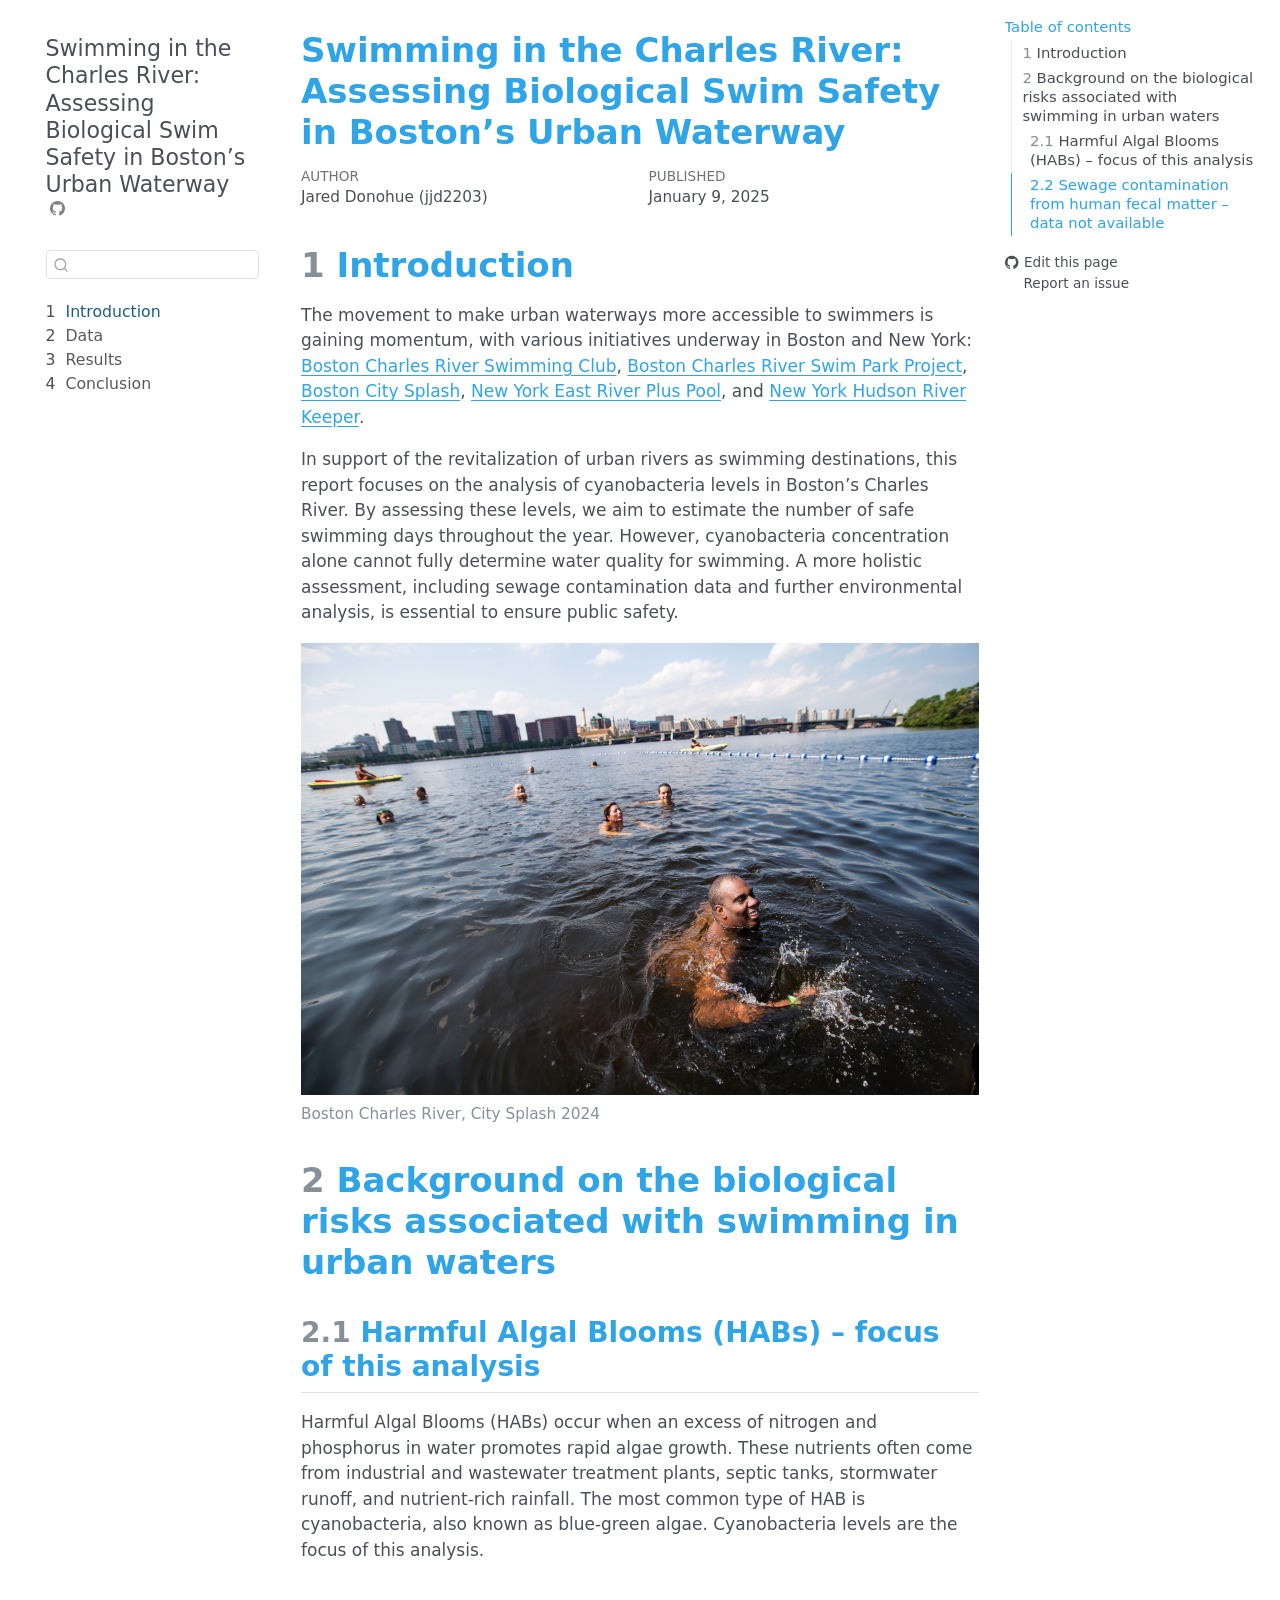
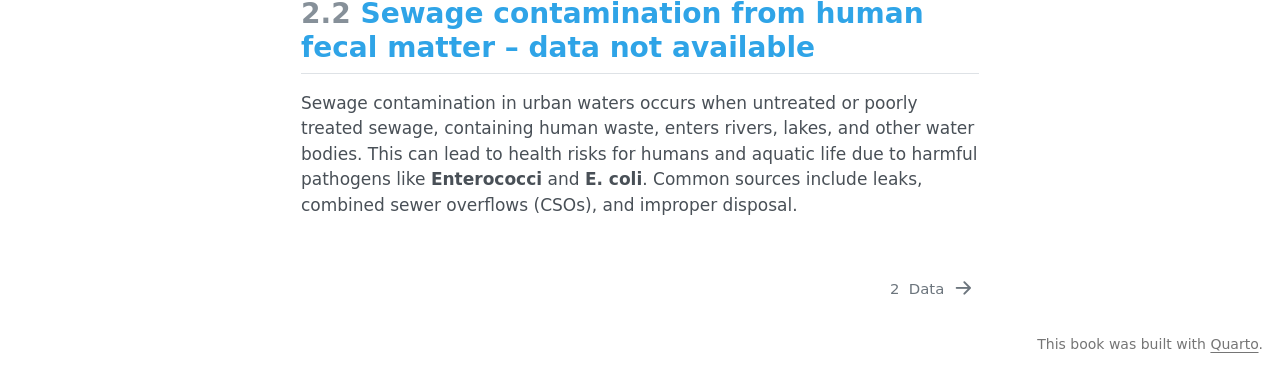
==== commit 8c99c4e3: "Add correlation analysis, unify colors, and and new images for CR buoy" ====
--- a/docs/index.html
+++ b/docs/index.html
@@ -2,14 +2,14 @@
 <html xmlns="http://www.w3.org/1999/xhtml" lang="en" xml:lang="en"><head>
 
 <meta charset="utf-8">
-<meta name="generator" content="quarto-1.4.553">
+<meta name="generator" content="quarto-1.5.57">
 
 <meta name="viewport" content="width=device-width, initial-scale=1.0, user-scalable=yes">
 
 <meta name="author" content="Jared Donohue (jjd2203)">
-<meta name="dcterms.date" content="2025-01-08">
-
-<title>Swim the Charles River: Analyzing Safe-for-Swim Days in Boston’s Charles River</title>
+<meta name="dcterms.date" content="2025-01-09">
+
+<title>Swimming in the Charles River: Assessing Biological Swim Safety in Boston’s Urban Waterway</title>
 <style>
 code{white-space: pre-wrap;}
 span.smallcaps{font-variant: small-caps;}
@@ -79,13 +79,13 @@
   <header id="quarto-header" class="headroom fixed-top">
   <nav class="quarto-secondary-nav">
     <div class="container-fluid d-flex">
-      <button type="button" class="quarto-btn-toggle btn" data-bs-toggle="collapse" data-bs-target=".quarto-sidebar-collapse-item" aria-controls="quarto-sidebar" aria-expanded="false" aria-label="Toggle sidebar navigation" onclick="if (window.quartoToggleHeadroom) { window.quartoToggleHeadroom(); }">
+      <button type="button" class="quarto-btn-toggle btn" data-bs-toggle="collapse" role="button" data-bs-target=".quarto-sidebar-collapse-item" aria-controls="quarto-sidebar" aria-expanded="false" aria-label="Toggle sidebar navigation" onclick="if (window.quartoToggleHeadroom) { window.quartoToggleHeadroom(); }">
         <i class="bi bi-layout-text-sidebar-reverse"></i>
       </button>
         <nav class="quarto-page-breadcrumbs" aria-label="breadcrumb"><ol class="breadcrumb"><li class="breadcrumb-item"><a href="./index.html"><span class="chapter-number">1</span>&nbsp; <span class="chapter-title">Introduction</span></a></li></ol></nav>
-        <a class="flex-grow-1" role="button" data-bs-toggle="collapse" data-bs-target=".quarto-sidebar-collapse-item" aria-controls="quarto-sidebar" aria-expanded="false" aria-label="Toggle sidebar navigation" onclick="if (window.quartoToggleHeadroom) { window.quartoToggleHeadroom(); }">      
+        <a class="flex-grow-1" role="navigation" data-bs-toggle="collapse" data-bs-target=".quarto-sidebar-collapse-item" aria-controls="quarto-sidebar" aria-expanded="false" aria-label="Toggle sidebar navigation" onclick="if (window.quartoToggleHeadroom) { window.quartoToggleHeadroom(); }">      
         </a>
-      <button type="button" class="btn quarto-search-button" aria-label="" onclick="window.quartoOpenSearch();">
+      <button type="button" class="btn quarto-search-button" aria-label="Search" onclick="window.quartoOpenSearch();">
         <i class="bi bi-search"></i>
       </button>
     </div>
@@ -97,7 +97,7 @@
   <nav id="quarto-sidebar" class="sidebar collapse collapse-horizontal quarto-sidebar-collapse-item sidebar-navigation floating overflow-auto">
     <div class="pt-lg-2 mt-2 text-left sidebar-header">
     <div class="sidebar-title mb-0 py-0">
-      <a href="./">Swim the Charles River: Analyzing Safe-for-Swim Days in Boston’s Charles River</a> 
+      <a href="./">Swimming in the Charles River: Assessing Biological Swim Safety in Boston’s Urban Waterway</a> 
         <div class="sidebar-tools-main">
     <a href="https://github.com/jdonohue44/SwimTheCharlesRiver" title="Source Code" class="quarto-navigation-tool px-1" aria-label="Source Code"><i class="bi bi-github"></i></a>
 </div>
@@ -145,7 +145,7 @@
    
   <ul>
   <li><a href="#introduction" id="toc-introduction" class="nav-link active" data-scroll-target="#introduction"><span class="header-section-number">1</span> Introduction</a></li>
-  <li><a href="#biological-risks-associated-with-swimming-in-urban-waters" id="toc-biological-risks-associated-with-swimming-in-urban-waters" class="nav-link" data-scroll-target="#biological-risks-associated-with-swimming-in-urban-waters"><span class="header-section-number">2</span> Biological risks associated with swimming in urban waters</a>
+  <li><a href="#background-on-the-biological-risks-associated-with-swimming-in-urban-waters" id="toc-background-on-the-biological-risks-associated-with-swimming-in-urban-waters" class="nav-link" data-scroll-target="#background-on-the-biological-risks-associated-with-swimming-in-urban-waters"><span class="header-section-number">2</span> Background on the biological risks associated with swimming in urban waters</a>
   <ul class="collapse">
   <li><a href="#harmful-algal-blooms-habs-focus-of-this-analysis" id="toc-harmful-algal-blooms-habs-focus-of-this-analysis" class="nav-link" data-scroll-target="#harmful-algal-blooms-habs-focus-of-this-analysis"><span class="header-section-number">2.1</span> Harmful Algal Blooms (HABs) – focus of this analysis</a></li>
   <li><a href="#sewage-contamination-from-human-fecal-matter-data-not-available" id="toc-sewage-contamination-from-human-fecal-matter-data-not-available" class="nav-link" data-scroll-target="#sewage-contamination-from-human-fecal-matter-data-not-available"><span class="header-section-number">2.2</span> Sewage contamination from human fecal matter – data not available</a></li>
@@ -158,7 +158,7 @@
 
 <header id="title-block-header" class="quarto-title-block default">
 <div class="quarto-title">
-<h1 class="title">Swim the Charles River: Analyzing Safe-for-Swim Days in Boston’s Charles River</h1>
+<h1 class="title">Swimming in the Charles River: Assessing Biological Swim Safety in Boston’s Urban Waterway</h1>
 </div>
 
 
@@ -175,7 +175,7 @@
     <div>
     <div class="quarto-title-meta-heading">Published</div>
     <div class="quarto-title-meta-contents">
-      <p class="date">January 8, 2025</p>
+      <p class="date">January 9, 2025</p>
     </div>
   </div>
   
@@ -198,31 +198,15 @@
 </figure>
 </div>
 </section>
-<section id="biological-risks-associated-with-swimming-in-urban-waters" class="level1" data-number="2">
-<h1 data-number="2"><span class="header-section-number">2</span> Biological risks associated with swimming in urban waters</h1>
+<section id="background-on-the-biological-risks-associated-with-swimming-in-urban-waters" class="level1" data-number="2">
+<h1 data-number="2"><span class="header-section-number">2</span> Background on the biological risks associated with swimming in urban waters</h1>
 <section id="harmful-algal-blooms-habs-focus-of-this-analysis" class="level2" data-number="2.1">
 <h2 data-number="2.1" class="anchored" data-anchor-id="harmful-algal-blooms-habs-focus-of-this-analysis"><span class="header-section-number">2.1</span> Harmful Algal Blooms (HABs) – focus of this analysis</h2>
 <p>Harmful Algal Blooms (HABs) occur when an excess of nitrogen and phosphorus in water promotes rapid algae growth. These nutrients often come from industrial and wastewater treatment plants, septic tanks, stormwater runoff, and nutrient-rich rainfall. The most common type of HAB is cyanobacteria, also known as blue-green algae. Cyanobacteria levels are the focus of this analysis.</p>
-<p>In the Charles River in Boston, key sources of Harmful Algal Blooms (HABs) include:</p>
-<ul>
-<li><strong>Wastewater treatment plants</strong>: Effluent from treatment facilities can introduce excess nitrogen and phosphorus into the river.</li>
-<li><strong>Stormwater runoff</strong>: Rainwater washes nutrients, such as fertilizers and pollutants, from streets, lawns, and impervious surfaces into the river.</li>
-<li><strong>Sewage overflows</strong>: Combined sewer overflows (CSOs) during heavy rainfall can discharge untreated sewage, which adds nutrients to the river.</li>
-<li><strong>Urban and industrial runoff</strong>: Water from urban areas and industrial sites may contain nutrients that fuel algae growth.</li>
-<li><strong>Nutrient-rich rainfall</strong>: Increased nitrogen and phosphorus from rainfall can exacerbate nutrient loading in the river.</li>
-</ul>
-<p>These sources contribute to the nutrient imbalances that promote the growth of cyanobacteria and other harmful algal species, leading to potential health risks for humans and aquatic life.</p>
 </section>
 <section id="sewage-contamination-from-human-fecal-matter-data-not-available" class="level2" data-number="2.2">
 <h2 data-number="2.2" class="anchored" data-anchor-id="sewage-contamination-from-human-fecal-matter-data-not-available"><span class="header-section-number">2.2</span> Sewage contamination from human fecal matter – data not available</h2>
 <p>Sewage contamination in urban waters occurs when untreated or poorly treated sewage, containing human waste, enters rivers, lakes, and other water bodies. This can lead to health risks for humans and aquatic life due to harmful pathogens like <strong>Enterococci</strong> and <strong>E. coli</strong>. Common sources include leaks, combined sewer overflows (CSOs), and improper disposal.</p>
-<p>Key sources of contamination:</p>
-<ul>
-<li><strong>Combined sewer overflows (CSOs)</strong>: Heavy rain causes untreated sewage to be discharged into waterways.</li>
-<li><strong>Leaking pipes</strong>: Damaged sewer lines release sewage gradually.</li>
-<li><strong>Misconnections</strong>: Improper plumbing sends wastewater to storm drains.</li>
-<li><strong>Stormwater runoff</strong>: Rainwater carries fecal matter from streets into waterways.</li>
-</ul>
 
 
 </section>
@@ -264,18 +248,7 @@
     }
     return false;
   }
-  const clipboard = new window.ClipboardJS('.code-copy-button', {
-    text: function(trigger) {
-      const codeEl = trigger.previousElementSibling.cloneNode(true);
-      for (const childEl of codeEl.children) {
-        if (isCodeAnnotation(childEl)) {
-          childEl.remove();
-        }
-      }
-      return codeEl.innerText;
-    }
-  });
-  clipboard.on('success', function(e) {
+  const onCopySuccess = function(e) {
     // button target
     const button = e.trigger;
     // don't keep focus
@@ -307,7 +280,29 @@
     }, 1000);
     // clear code selection
     e.clearSelection();
+  }
+  const getTextToCopy = function(trigger) {
+      const codeEl = trigger.previousElementSibling.cloneNode(true);
+      for (const childEl of codeEl.children) {
+        if (isCodeAnnotation(childEl)) {
+          childEl.remove();
+        }
+      }
+      return codeEl.innerText;
+  }
+  const clipboard = new window.ClipboardJS('.code-copy-button:not([data-in-quarto-modal])', {
+    text: getTextToCopy
   });
+  clipboard.on('success', onCopySuccess);
+  if (window.document.getElementById('quarto-embedded-source-code-modal')) {
+    // For code content inside modals, clipBoardJS needs to be initialized with a container option
+    // TODO: Check when it could be a function (https://github.com/zenorocha/clipboard.js/issues/860)
+    const clipboardModal = new window.ClipboardJS('.code-copy-button[data-in-quarto-modal]', {
+      text: getTextToCopy,
+      container: window.document.getElementById('quarto-embedded-source-code-modal')
+    });
+    clipboardModal.on('success', onCopySuccess);
+  }
     var localhostRegex = new RegExp(/^(?:http|https):\/\/localhost\:?[0-9]*\//);
     var mailtoRegex = new RegExp(/^mailto:/);
       var filterRegex = new RegExp('/' + window.location.host + '/');
@@ -315,7 +310,7 @@
         return filterRegex.test(href) || localhostRegex.test(href) || mailtoRegex.test(href);
     }
     // Inspect non-navigation links and adorn them if external
- 	var links = window.document.querySelectorAll('a[href]:not(.nav-link):not(.navbar-brand):not(.toc-action):not(.sidebar-link):not(.sidebar-item-toggle):not(.pagination-link):not(.no-external):not([aria-hidden]):not(.dropdown-item):not(.quarto-navigation-tool)');
+ 	var links = window.document.querySelectorAll('a[href]:not(.nav-link):not(.navbar-brand):not(.toc-action):not(.sidebar-link):not(.sidebar-item-toggle):not(.pagination-link):not(.no-external):not([aria-hidden]):not(.dropdown-item):not(.quarto-navigation-tool):not(.about-link)');
     for (var i=0; i<links.length; i++) {
       const link = links[i];
       if (!isInternal(link.href)) {
--- a/docs/site_libs/quarto-html/quarto-syntax-highlighting.css
+++ b/docs/site_libs/quarto-html/quarto-syntax-highlighting.css
@@ -0,0 +1,205 @@
+/* quarto syntax highlight colors */
+:root {
+  --quarto-hl-ot-color: #003B4F;
+  --quarto-hl-at-color: #657422;
+  --quarto-hl-ss-color: #20794D;
+  --quarto-hl-an-color: #5E5E5E;
+  --quarto-hl-fu-color: #4758AB;
+  --quarto-hl-st-color: #20794D;
+  --quarto-hl-cf-color: #003B4F;
+  --quarto-hl-op-color: #5E5E5E;
+  --quarto-hl-er-color: #AD0000;
+  --quarto-hl-bn-color: #AD0000;
+  --quarto-hl-al-color: #AD0000;
+  --quarto-hl-va-color: #111111;
+  --quarto-hl-bu-color: inherit;
+  --quarto-hl-ex-color: inherit;
+  --quarto-hl-pp-color: #AD0000;
+  --quarto-hl-in-color: #5E5E5E;
+  --quarto-hl-vs-color: #20794D;
+  --quarto-hl-wa-color: #5E5E5E;
+  --quarto-hl-do-color: #5E5E5E;
+  --quarto-hl-im-color: #00769E;
+  --quarto-hl-ch-color: #20794D;
+  --quarto-hl-dt-color: #AD0000;
+  --quarto-hl-fl-color: #AD0000;
+  --quarto-hl-co-color: #5E5E5E;
+  --quarto-hl-cv-color: #5E5E5E;
+  --quarto-hl-cn-color: #8f5902;
+  --quarto-hl-sc-color: #5E5E5E;
+  --quarto-hl-dv-color: #AD0000;
+  --quarto-hl-kw-color: #003B4F;
+}
+
+/* other quarto variables */
+:root {
+  --quarto-font-monospace: SFMono-Regular, Menlo, Monaco, Consolas, "Liberation Mono", "Courier New", monospace;
+}
+
+pre > code.sourceCode > span {
+  color: #003B4F;
+}
+
+code span {
+  color: #003B4F;
+}
+
+code.sourceCode > span {
+  color: #003B4F;
+}
+
+div.sourceCode,
+div.sourceCode pre.sourceCode {
+  color: #003B4F;
+}
+
+code span.ot {
+  color: #003B4F;
+  font-style: inherit;
+}
+
+code span.at {
+  color: #657422;
+  font-style: inherit;
+}
+
+code span.ss {
+  color: #20794D;
+  font-style: inherit;
+}
+
+code span.an {
+  color: #5E5E5E;
+  font-style: inherit;
+}
+
+code span.fu {
+  color: #4758AB;
+  font-style: inherit;
+}
+
+code span.st {
+  color: #20794D;
+  font-style: inherit;
+}
+
+code span.cf {
+  color: #003B4F;
+  font-weight: bold;
+  font-style: inherit;
+}
+
+code span.op {
+  color: #5E5E5E;
+  font-style: inherit;
+}
+
+code span.er {
+  color: #AD0000;
+  font-style: inherit;
+}
+
+code span.bn {
+  color: #AD0000;
+  font-style: inherit;
+}
+
+code span.al {
+  color: #AD0000;
+  font-style: inherit;
+}
+
+code span.va {
+  color: #111111;
+  font-style: inherit;
+}
+
+code span.bu {
+  font-style: inherit;
+}
+
+code span.ex {
+  font-style: inherit;
+}
+
+code span.pp {
+  color: #AD0000;
+  font-style: inherit;
+}
+
+code span.in {
+  color: #5E5E5E;
+  font-style: inherit;
+}
+
+code span.vs {
+  color: #20794D;
+  font-style: inherit;
+}
+
+code span.wa {
+  color: #5E5E5E;
+  font-style: italic;
+}
+
+code span.do {
+  color: #5E5E5E;
+  font-style: italic;
+}
+
+code span.im {
+  color: #00769E;
+  font-style: inherit;
+}
+
+code span.ch {
+  color: #20794D;
+  font-style: inherit;
+}
+
+code span.dt {
+  color: #AD0000;
+  font-style: inherit;
+}
+
+code span.fl {
+  color: #AD0000;
+  font-style: inherit;
+}
+
+code span.co {
+  color: #5E5E5E;
+  font-style: inherit;
+}
+
+code span.cv {
+  color: #5E5E5E;
+  font-style: italic;
+}
+
+code span.cn {
+  color: #8f5902;
+  font-style: inherit;
+}
+
+code span.sc {
+  color: #5E5E5E;
+  font-style: inherit;
+}
+
+code span.dv {
+  color: #AD0000;
+  font-style: inherit;
+}
+
+code span.kw {
+  color: #003B4F;
+  font-weight: bold;
+  font-style: inherit;
+}
+
+.prevent-inlining {
+  content: "</";
+}
+
+/*# sourceMappingURL=debc5d5d77c3f9108843748ff7464032.css.map */
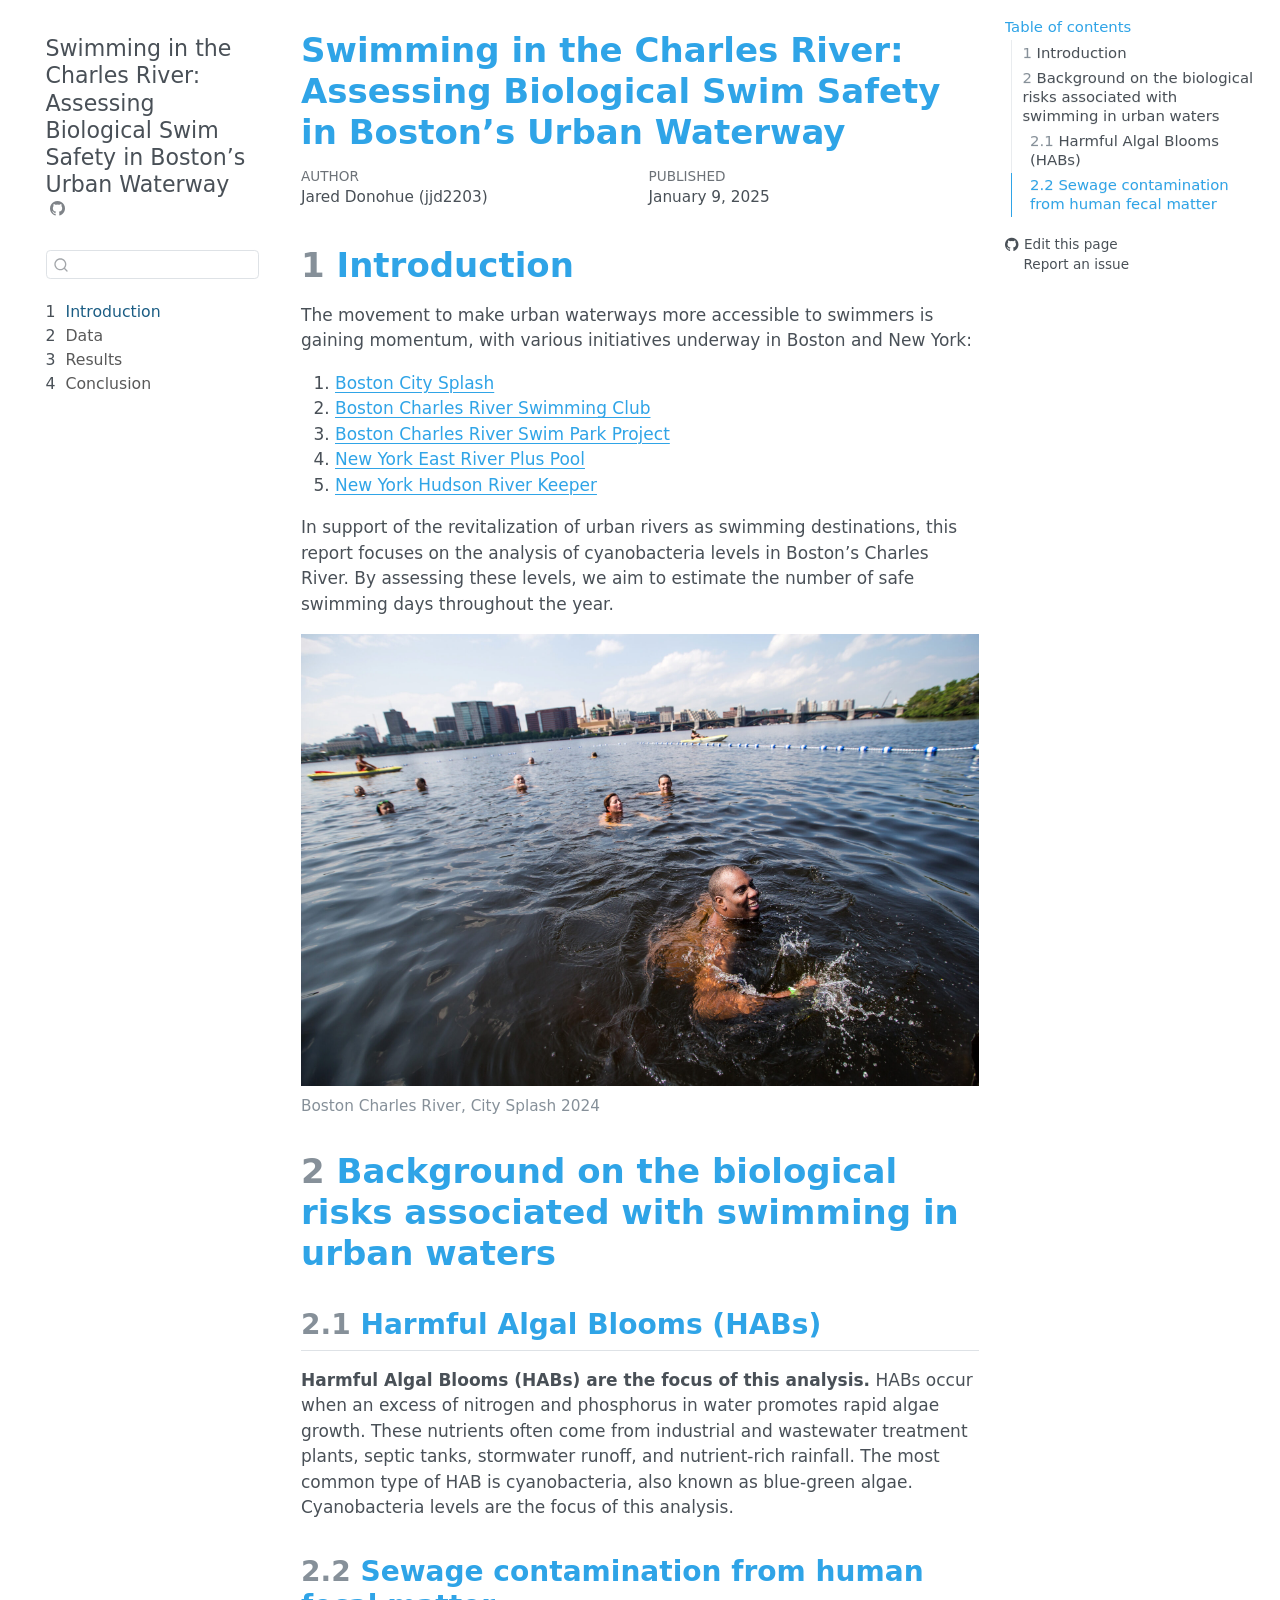
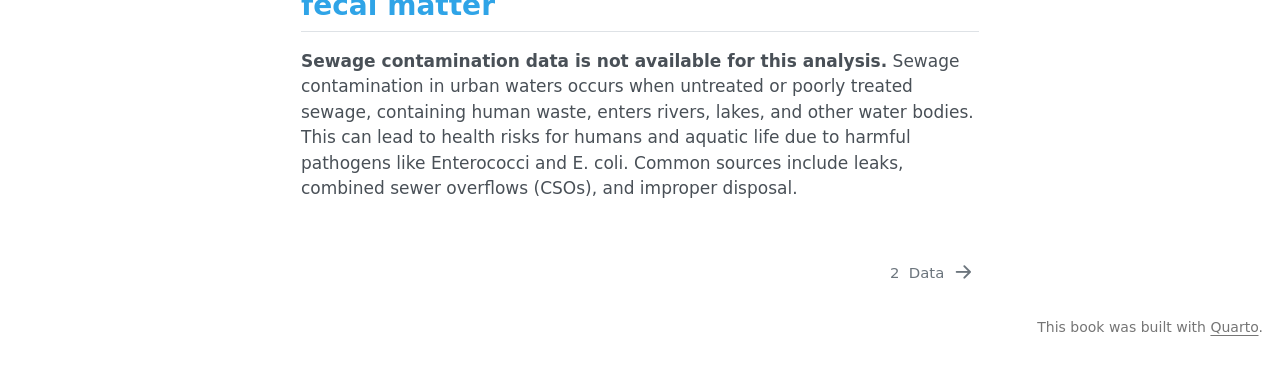
==== commit 8d46a8cf: "Improve writ-ups for results and conclusion" ====
--- a/docs/index.html
+++ b/docs/index.html
@@ -147,8 +147,8 @@
   <li><a href="#introduction" id="toc-introduction" class="nav-link active" data-scroll-target="#introduction"><span class="header-section-number">1</span> Introduction</a></li>
   <li><a href="#background-on-the-biological-risks-associated-with-swimming-in-urban-waters" id="toc-background-on-the-biological-risks-associated-with-swimming-in-urban-waters" class="nav-link" data-scroll-target="#background-on-the-biological-risks-associated-with-swimming-in-urban-waters"><span class="header-section-number">2</span> Background on the biological risks associated with swimming in urban waters</a>
   <ul class="collapse">
-  <li><a href="#harmful-algal-blooms-habs-focus-of-this-analysis" id="toc-harmful-algal-blooms-habs-focus-of-this-analysis" class="nav-link" data-scroll-target="#harmful-algal-blooms-habs-focus-of-this-analysis"><span class="header-section-number">2.1</span> Harmful Algal Blooms (HABs) – focus of this analysis</a></li>
-  <li><a href="#sewage-contamination-from-human-fecal-matter-data-not-available" id="toc-sewage-contamination-from-human-fecal-matter-data-not-available" class="nav-link" data-scroll-target="#sewage-contamination-from-human-fecal-matter-data-not-available"><span class="header-section-number">2.2</span> Sewage contamination from human fecal matter – data not available</a></li>
+  <li><a href="#harmful-algal-blooms-habs" id="toc-harmful-algal-blooms-habs" class="nav-link" data-scroll-target="#harmful-algal-blooms-habs"><span class="header-section-number">2.1</span> Harmful Algal Blooms (HABs)</a></li>
+  <li><a href="#sewage-contamination-from-human-fecal-matter" id="toc-sewage-contamination-from-human-fecal-matter" class="nav-link" data-scroll-target="#sewage-contamination-from-human-fecal-matter"><span class="header-section-number">2.2</span> Sewage contamination from human fecal matter</a></li>
   </ul></li>
   </ul>
 <div class="toc-actions"><ul><li><a href="https://github.com/jdonohue44/SwimTheCharlesRiver/edit/main/index.qmd" class="toc-action"><i class="bi bi-github"></i>Edit this page</a></li><li><a href="https://github.com/jdonohue44/SwimTheCharlesRiver/issues/new" class="toc-action"><i class="bi empty"></i>Report an issue</a></li></ul></div></nav>
@@ -189,8 +189,15 @@
 
 <section id="introduction" class="level1" data-number="1">
 <h1 data-number="1"><span class="header-section-number">1</span> Introduction</h1>
-<p>The movement to make urban waterways more accessible to swimmers is gaining momentum, with various initiatives underway in Boston and New York: <a href="https://www.charlesriverswimmingclub.org/">Boston Charles River Swimming Club</a>, <a href="https://thecharles.org/swim-park-project/">Boston Charles River Swim Park Project</a>, <a href="https://thecharles.org/city-splash/">Boston City Splash</a>, <a href="https://pluspool.com/pool/design/">New York East River Plus Pool</a>, and <a href="https://www.riverkeeper.org/">New York Hudson River Keeper</a>.</p>
-<p>In support of the revitalization of urban rivers as swimming destinations, this report focuses on the analysis of cyanobacteria levels in Boston’s Charles River. By assessing these levels, we aim to estimate the number of safe swimming days throughout the year. However, cyanobacteria concentration alone cannot fully determine water quality for swimming. A more holistic assessment, including sewage contamination data and further environmental analysis, is essential to ensure public safety.</p>
+<p>The movement to make urban waterways more accessible to swimmers is gaining momentum, with various initiatives underway in Boston and New York:</p>
+<ol type="1">
+<li><a href="https://thecharles.org/city-splash/">Boston City Splash</a></li>
+<li><a href="https://www.charlesriverswimmingclub.org/">Boston Charles River Swimming Club</a></li>
+<li><a href="https://thecharles.org/swim-park-project/">Boston Charles River Swim Park Project</a></li>
+<li><a href="https://pluspool.com/pool/design/">New York East River Plus Pool</a></li>
+<li><a href="https://www.riverkeeper.org/">New York Hudson River Keeper</a></li>
+</ol>
+<p>In support of the revitalization of urban rivers as swimming destinations, this report focuses on the analysis of cyanobacteria levels in Boston’s Charles River. By assessing these levels, we aim to estimate the number of safe swimming days throughout the year.</p>
 <div class="quarto-figure quarto-figure-center">
 <figure class="figure">
 <p><img src="./img/citysplash2024.jpg" class="img-fluid figure-img" style="width:100.0%"></p>
@@ -200,13 +207,13 @@
 </section>
 <section id="background-on-the-biological-risks-associated-with-swimming-in-urban-waters" class="level1" data-number="2">
 <h1 data-number="2"><span class="header-section-number">2</span> Background on the biological risks associated with swimming in urban waters</h1>
-<section id="harmful-algal-blooms-habs-focus-of-this-analysis" class="level2" data-number="2.1">
-<h2 data-number="2.1" class="anchored" data-anchor-id="harmful-algal-blooms-habs-focus-of-this-analysis"><span class="header-section-number">2.1</span> Harmful Algal Blooms (HABs) – focus of this analysis</h2>
-<p>Harmful Algal Blooms (HABs) occur when an excess of nitrogen and phosphorus in water promotes rapid algae growth. These nutrients often come from industrial and wastewater treatment plants, septic tanks, stormwater runoff, and nutrient-rich rainfall. The most common type of HAB is cyanobacteria, also known as blue-green algae. Cyanobacteria levels are the focus of this analysis.</p>
+<section id="harmful-algal-blooms-habs" class="level2" data-number="2.1">
+<h2 data-number="2.1" class="anchored" data-anchor-id="harmful-algal-blooms-habs"><span class="header-section-number">2.1</span> Harmful Algal Blooms (HABs)</h2>
+<p><strong>Harmful Algal Blooms (HABs) are the focus of this analysis.</strong> HABs occur when an excess of nitrogen and phosphorus in water promotes rapid algae growth. These nutrients often come from industrial and wastewater treatment plants, septic tanks, stormwater runoff, and nutrient-rich rainfall. The most common type of HAB is cyanobacteria, also known as blue-green algae. Cyanobacteria levels are the focus of this analysis.</p>
 </section>
-<section id="sewage-contamination-from-human-fecal-matter-data-not-available" class="level2" data-number="2.2">
-<h2 data-number="2.2" class="anchored" data-anchor-id="sewage-contamination-from-human-fecal-matter-data-not-available"><span class="header-section-number">2.2</span> Sewage contamination from human fecal matter – data not available</h2>
-<p>Sewage contamination in urban waters occurs when untreated or poorly treated sewage, containing human waste, enters rivers, lakes, and other water bodies. This can lead to health risks for humans and aquatic life due to harmful pathogens like <strong>Enterococci</strong> and <strong>E. coli</strong>. Common sources include leaks, combined sewer overflows (CSOs), and improper disposal.</p>
+<section id="sewage-contamination-from-human-fecal-matter" class="level2" data-number="2.2">
+<h2 data-number="2.2" class="anchored" data-anchor-id="sewage-contamination-from-human-fecal-matter"><span class="header-section-number">2.2</span> Sewage contamination from human fecal matter</h2>
+<p><strong>Sewage contamination data is not available for this analysis.</strong> Sewage contamination in urban waters occurs when untreated or poorly treated sewage, containing human waste, enters rivers, lakes, and other water bodies. This can lead to health risks for humans and aquatic life due to harmful pathogens like Enterococci and E. coli. Common sources include leaks, combined sewer overflows (CSOs), and improper disposal.</p>
 
 
 </section>
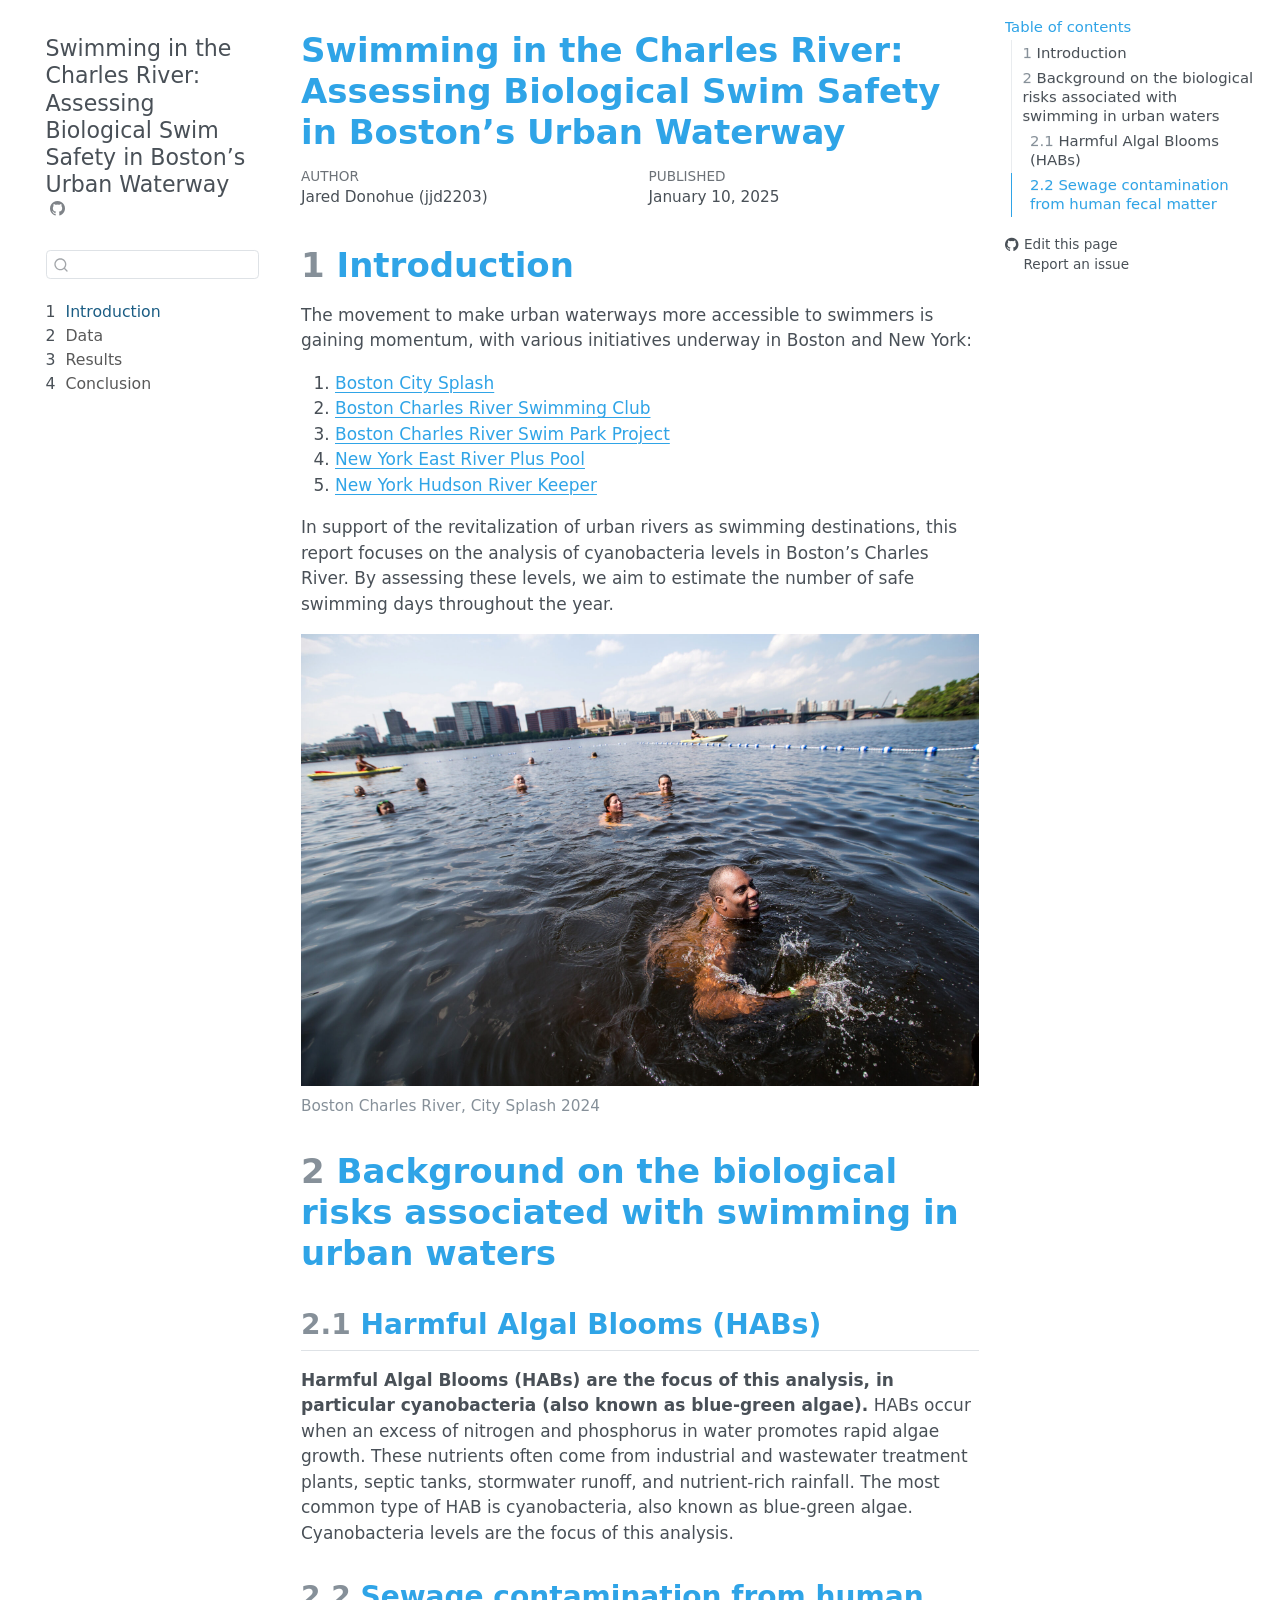
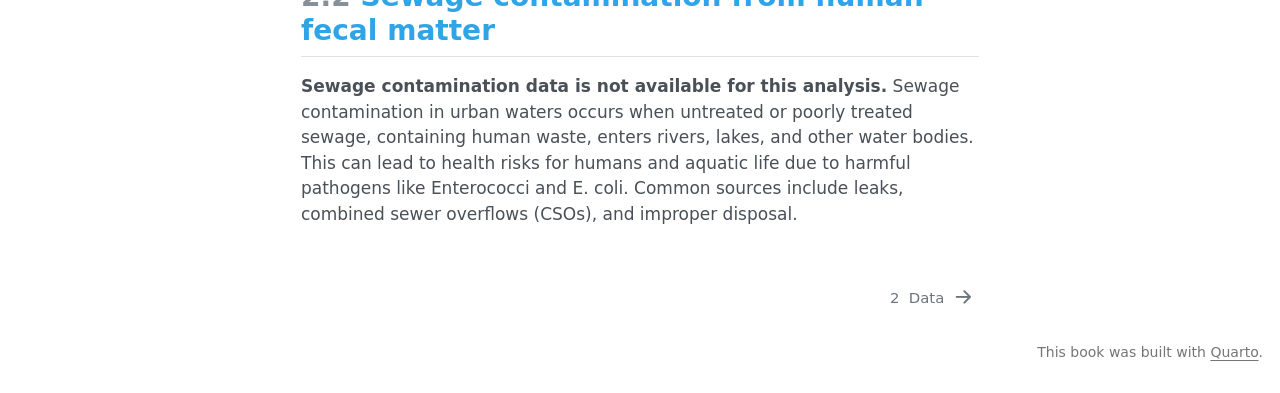
==== commit e7b40f8e: "Add historical analysis for 2021-2023" ====
--- a/docs/index.html
+++ b/docs/index.html
@@ -7,7 +7,7 @@
 <meta name="viewport" content="width=device-width, initial-scale=1.0, user-scalable=yes">
 
 <meta name="author" content="Jared Donohue (jjd2203)">
-<meta name="dcterms.date" content="2025-01-09">
+<meta name="dcterms.date" content="2025-01-10">
 
 <title>Swimming in the Charles River: Assessing Biological Swim Safety in Boston’s Urban Waterway</title>
 <style>
@@ -175,7 +175,7 @@
     <div>
     <div class="quarto-title-meta-heading">Published</div>
     <div class="quarto-title-meta-contents">
-      <p class="date">January 9, 2025</p>
+      <p class="date">January 10, 2025</p>
     </div>
   </div>
   
@@ -209,7 +209,7 @@
 <h1 data-number="2"><span class="header-section-number">2</span> Background on the biological risks associated with swimming in urban waters</h1>
 <section id="harmful-algal-blooms-habs" class="level2" data-number="2.1">
 <h2 data-number="2.1" class="anchored" data-anchor-id="harmful-algal-blooms-habs"><span class="header-section-number">2.1</span> Harmful Algal Blooms (HABs)</h2>
-<p><strong>Harmful Algal Blooms (HABs) are the focus of this analysis.</strong> HABs occur when an excess of nitrogen and phosphorus in water promotes rapid algae growth. These nutrients often come from industrial and wastewater treatment plants, septic tanks, stormwater runoff, and nutrient-rich rainfall. The most common type of HAB is cyanobacteria, also known as blue-green algae. Cyanobacteria levels are the focus of this analysis.</p>
+<p><strong>Harmful Algal Blooms (HABs) are the focus of this analysis, in particular cyanobacteria (also known as blue-green algae).</strong> HABs occur when an excess of nitrogen and phosphorus in water promotes rapid algae growth. These nutrients often come from industrial and wastewater treatment plants, septic tanks, stormwater runoff, and nutrient-rich rainfall. The most common type of HAB is cyanobacteria, also known as blue-green algae. Cyanobacteria levels are the focus of this analysis.</p>
 </section>
 <section id="sewage-contamination-from-human-fecal-matter" class="level2" data-number="2.2">
 <h2 data-number="2.2" class="anchored" data-anchor-id="sewage-contamination-from-human-fecal-matter"><span class="header-section-number">2.2</span> Sewage contamination from human fecal matter</h2>
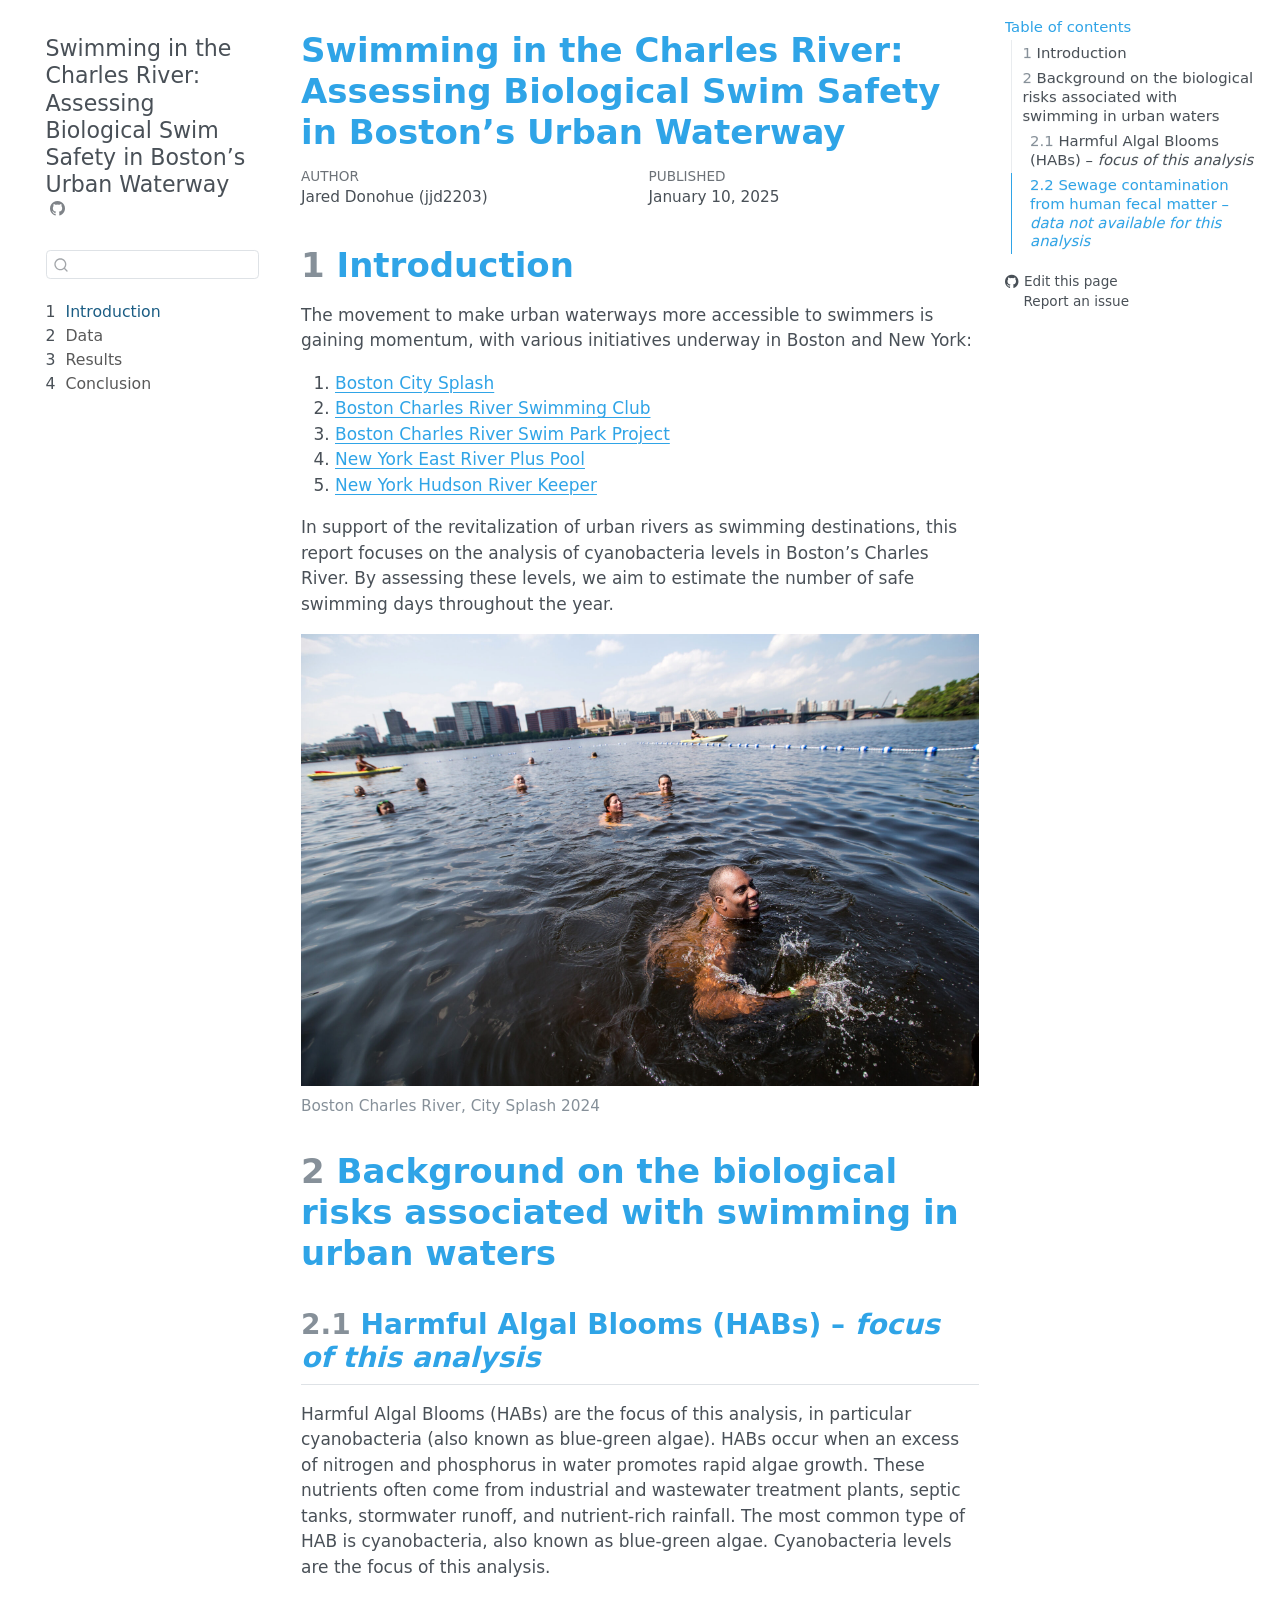
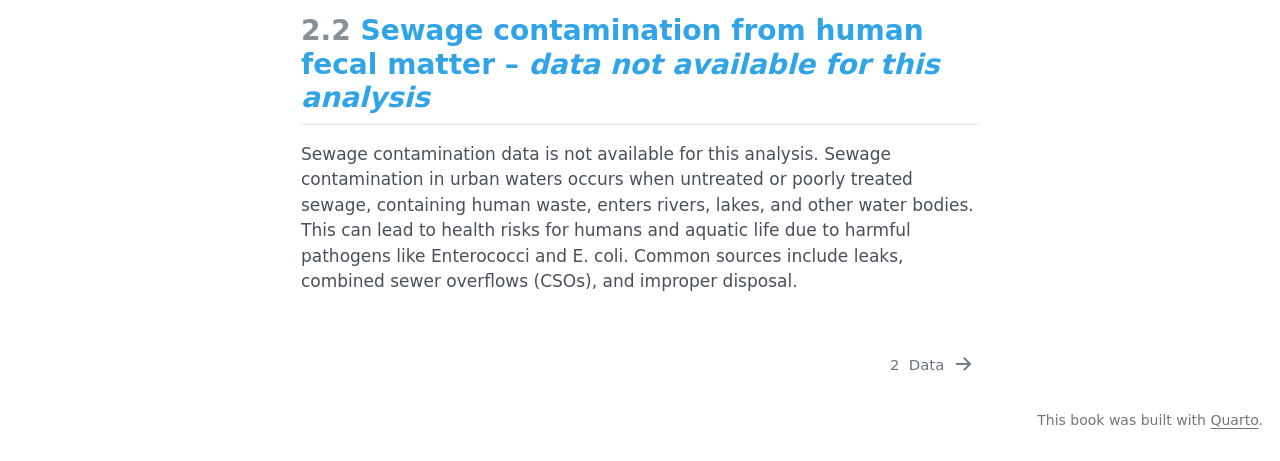
==== commit d9308977: "Tidy up formatting and move graphs to more logical order in Results page" ====
--- a/docs/index.html
+++ b/docs/index.html
@@ -147,8 +147,8 @@
   <li><a href="#introduction" id="toc-introduction" class="nav-link active" data-scroll-target="#introduction"><span class="header-section-number">1</span> Introduction</a></li>
   <li><a href="#background-on-the-biological-risks-associated-with-swimming-in-urban-waters" id="toc-background-on-the-biological-risks-associated-with-swimming-in-urban-waters" class="nav-link" data-scroll-target="#background-on-the-biological-risks-associated-with-swimming-in-urban-waters"><span class="header-section-number">2</span> Background on the biological risks associated with swimming in urban waters</a>
   <ul class="collapse">
-  <li><a href="#harmful-algal-blooms-habs" id="toc-harmful-algal-blooms-habs" class="nav-link" data-scroll-target="#harmful-algal-blooms-habs"><span class="header-section-number">2.1</span> Harmful Algal Blooms (HABs)</a></li>
-  <li><a href="#sewage-contamination-from-human-fecal-matter" id="toc-sewage-contamination-from-human-fecal-matter" class="nav-link" data-scroll-target="#sewage-contamination-from-human-fecal-matter"><span class="header-section-number">2.2</span> Sewage contamination from human fecal matter</a></li>
+  <li><a href="#harmful-algal-blooms-habs-focus-of-this-analysis" id="toc-harmful-algal-blooms-habs-focus-of-this-analysis" class="nav-link" data-scroll-target="#harmful-algal-blooms-habs-focus-of-this-analysis"><span class="header-section-number">2.1</span> Harmful Algal Blooms (HABs) – <em>focus of this analysis</em></a></li>
+  <li><a href="#sewage-contamination-from-human-fecal-matter-data-not-available-for-this-analysis" id="toc-sewage-contamination-from-human-fecal-matter-data-not-available-for-this-analysis" class="nav-link" data-scroll-target="#sewage-contamination-from-human-fecal-matter-data-not-available-for-this-analysis"><span class="header-section-number">2.2</span> Sewage contamination from human fecal matter – <em>data not available for this analysis</em></a></li>
   </ul></li>
   </ul>
 <div class="toc-actions"><ul><li><a href="https://github.com/jdonohue44/SwimTheCharlesRiver/edit/main/index.qmd" class="toc-action"><i class="bi bi-github"></i>Edit this page</a></li><li><a href="https://github.com/jdonohue44/SwimTheCharlesRiver/issues/new" class="toc-action"><i class="bi empty"></i>Report an issue</a></li></ul></div></nav>
@@ -207,13 +207,13 @@
 </section>
 <section id="background-on-the-biological-risks-associated-with-swimming-in-urban-waters" class="level1" data-number="2">
 <h1 data-number="2"><span class="header-section-number">2</span> Background on the biological risks associated with swimming in urban waters</h1>
-<section id="harmful-algal-blooms-habs" class="level2" data-number="2.1">
-<h2 data-number="2.1" class="anchored" data-anchor-id="harmful-algal-blooms-habs"><span class="header-section-number">2.1</span> Harmful Algal Blooms (HABs)</h2>
-<p><strong>Harmful Algal Blooms (HABs) are the focus of this analysis, in particular cyanobacteria (also known as blue-green algae).</strong> HABs occur when an excess of nitrogen and phosphorus in water promotes rapid algae growth. These nutrients often come from industrial and wastewater treatment plants, septic tanks, stormwater runoff, and nutrient-rich rainfall. The most common type of HAB is cyanobacteria, also known as blue-green algae. Cyanobacteria levels are the focus of this analysis.</p>
+<section id="harmful-algal-blooms-habs-focus-of-this-analysis" class="level2" data-number="2.1">
+<h2 data-number="2.1" class="anchored" data-anchor-id="harmful-algal-blooms-habs-focus-of-this-analysis"><span class="header-section-number">2.1</span> Harmful Algal Blooms (HABs) – <em>focus of this analysis</em></h2>
+<p>Harmful Algal Blooms (HABs) are the focus of this analysis, in particular cyanobacteria (also known as blue-green algae). HABs occur when an excess of nitrogen and phosphorus in water promotes rapid algae growth. These nutrients often come from industrial and wastewater treatment plants, septic tanks, stormwater runoff, and nutrient-rich rainfall. The most common type of HAB is cyanobacteria, also known as blue-green algae. Cyanobacteria levels are the focus of this analysis.</p>
 </section>
-<section id="sewage-contamination-from-human-fecal-matter" class="level2" data-number="2.2">
-<h2 data-number="2.2" class="anchored" data-anchor-id="sewage-contamination-from-human-fecal-matter"><span class="header-section-number">2.2</span> Sewage contamination from human fecal matter</h2>
-<p><strong>Sewage contamination data is not available for this analysis.</strong> Sewage contamination in urban waters occurs when untreated or poorly treated sewage, containing human waste, enters rivers, lakes, and other water bodies. This can lead to health risks for humans and aquatic life due to harmful pathogens like Enterococci and E. coli. Common sources include leaks, combined sewer overflows (CSOs), and improper disposal.</p>
+<section id="sewage-contamination-from-human-fecal-matter-data-not-available-for-this-analysis" class="level2" data-number="2.2">
+<h2 data-number="2.2" class="anchored" data-anchor-id="sewage-contamination-from-human-fecal-matter-data-not-available-for-this-analysis"><span class="header-section-number">2.2</span> Sewage contamination from human fecal matter – <em>data not available for this analysis</em></h2>
+<p>Sewage contamination data is not available for this analysis. Sewage contamination in urban waters occurs when untreated or poorly treated sewage, containing human waste, enters rivers, lakes, and other water bodies. This can lead to health risks for humans and aquatic life due to harmful pathogens like Enterococci and E. coli. Common sources include leaks, combined sewer overflows (CSOs), and improper disposal.</p>
 
 
 </section>
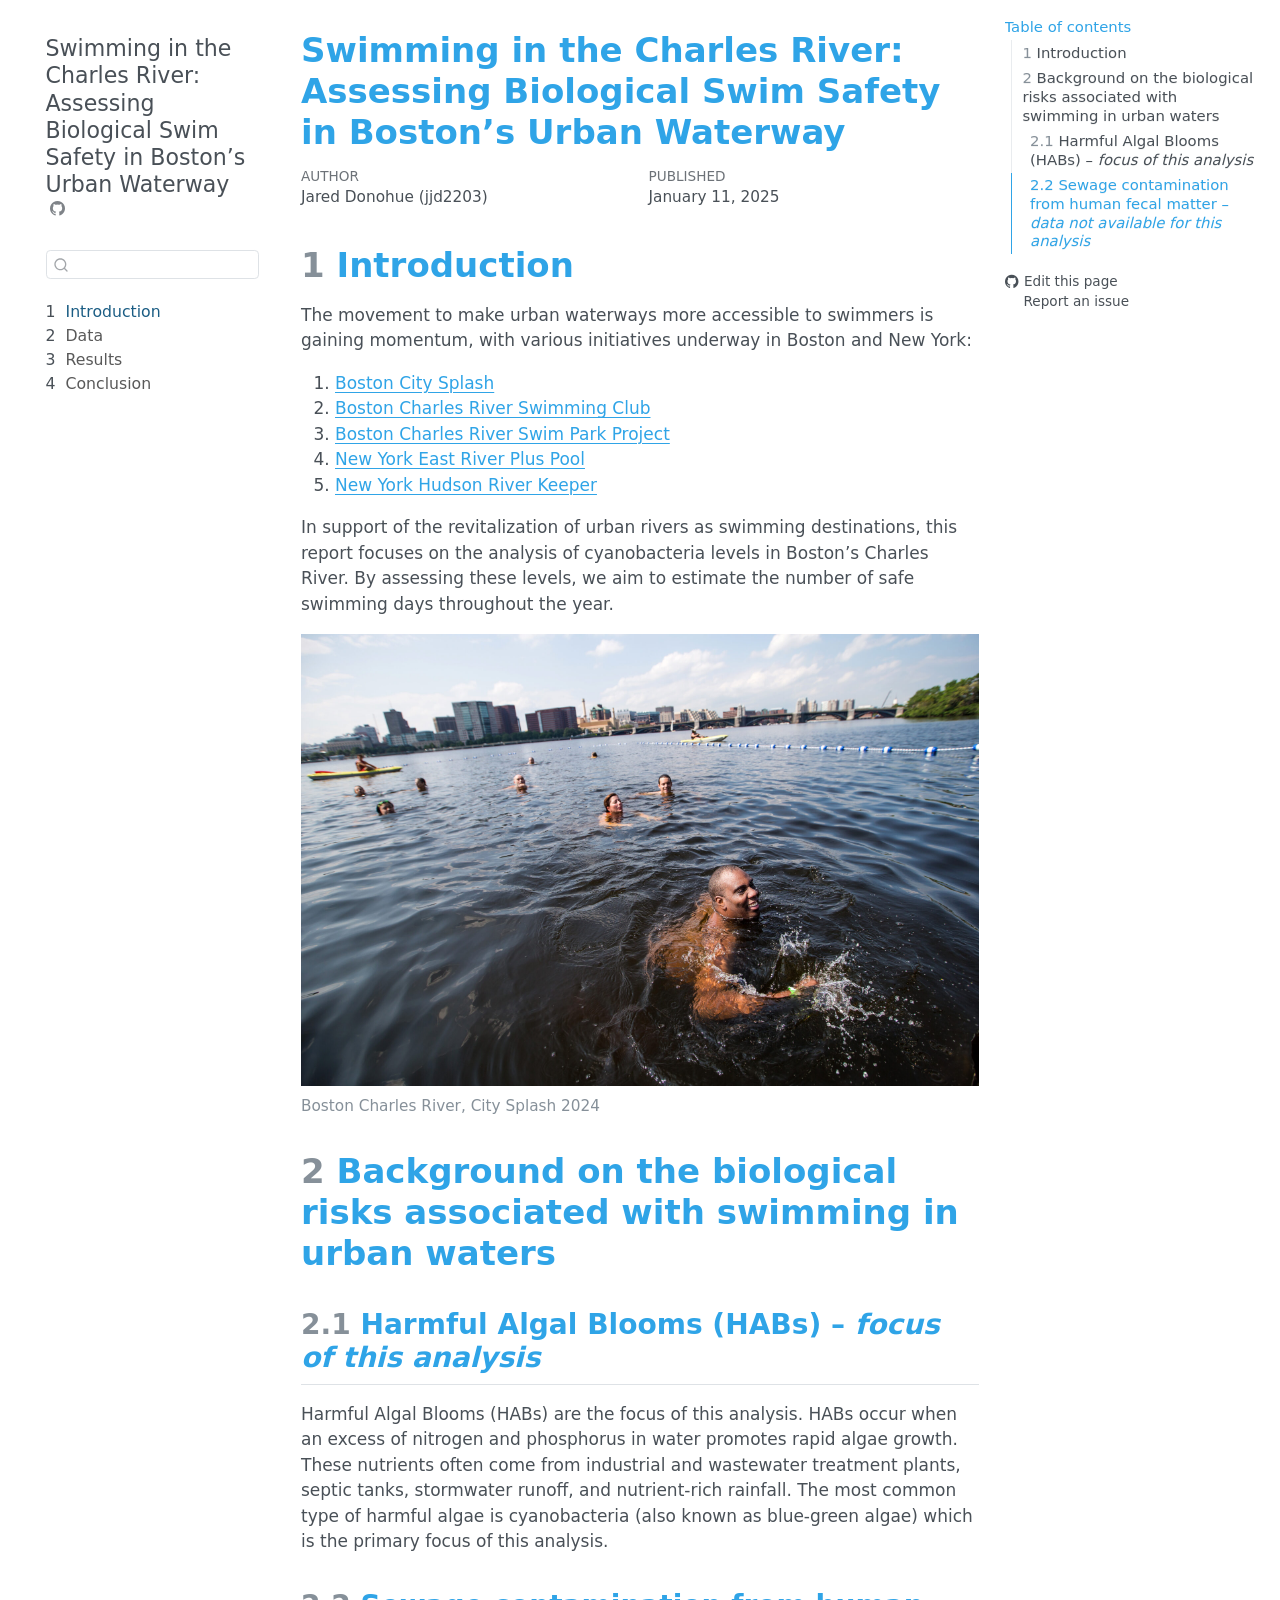
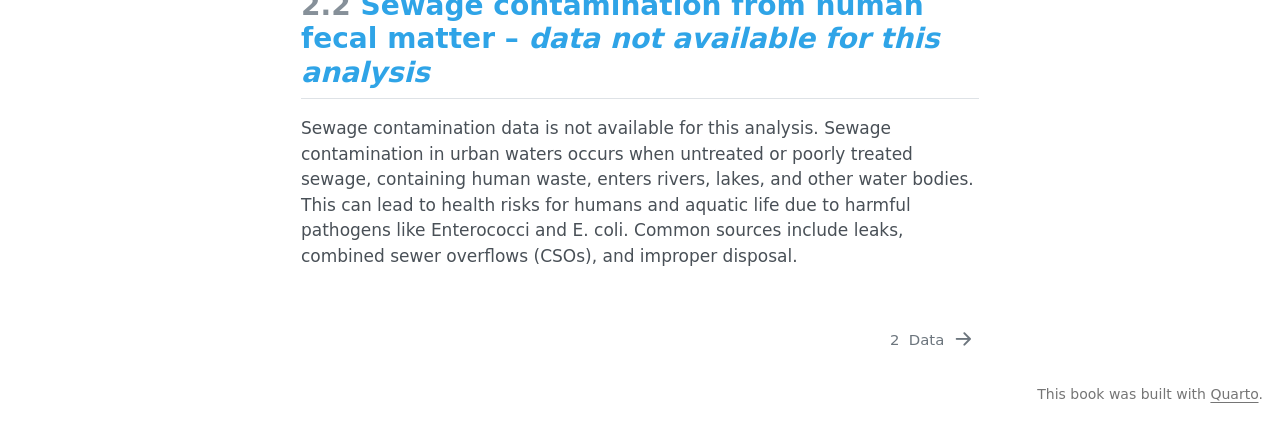
==== commit 21694651: "Improve conclusion write-up" ====
--- a/docs/index.html
+++ b/docs/index.html
@@ -7,7 +7,7 @@
 <meta name="viewport" content="width=device-width, initial-scale=1.0, user-scalable=yes">
 
 <meta name="author" content="Jared Donohue (jjd2203)">
-<meta name="dcterms.date" content="2025-01-10">
+<meta name="dcterms.date" content="2025-01-11">
 
 <title>Swimming in the Charles River: Assessing Biological Swim Safety in Boston’s Urban Waterway</title>
 <style>
@@ -175,7 +175,7 @@
     <div>
     <div class="quarto-title-meta-heading">Published</div>
     <div class="quarto-title-meta-contents">
-      <p class="date">January 10, 2025</p>
+      <p class="date">January 11, 2025</p>
     </div>
   </div>
   
@@ -209,7 +209,7 @@
 <h1 data-number="2"><span class="header-section-number">2</span> Background on the biological risks associated with swimming in urban waters</h1>
 <section id="harmful-algal-blooms-habs-focus-of-this-analysis" class="level2" data-number="2.1">
 <h2 data-number="2.1" class="anchored" data-anchor-id="harmful-algal-blooms-habs-focus-of-this-analysis"><span class="header-section-number">2.1</span> Harmful Algal Blooms (HABs) – <em>focus of this analysis</em></h2>
-<p>Harmful Algal Blooms (HABs) are the focus of this analysis, in particular cyanobacteria (also known as blue-green algae). HABs occur when an excess of nitrogen and phosphorus in water promotes rapid algae growth. These nutrients often come from industrial and wastewater treatment plants, septic tanks, stormwater runoff, and nutrient-rich rainfall. The most common type of HAB is cyanobacteria, also known as blue-green algae. Cyanobacteria levels are the focus of this analysis.</p>
+<p>Harmful Algal Blooms (HABs) are the focus of this analysis. HABs occur when an excess of nitrogen and phosphorus in water promotes rapid algae growth. These nutrients often come from industrial and wastewater treatment plants, septic tanks, stormwater runoff, and nutrient-rich rainfall. The most common type of harmful algae is cyanobacteria (also known as blue-green algae) which is the primary focus of this analysis.</p>
 </section>
 <section id="sewage-contamination-from-human-fecal-matter-data-not-available-for-this-analysis" class="level2" data-number="2.2">
 <h2 data-number="2.2" class="anchored" data-anchor-id="sewage-contamination-from-human-fecal-matter-data-not-available-for-this-analysis"><span class="header-section-number">2.2</span> Sewage contamination from human fecal matter – <em>data not available for this analysis</em></h2>
